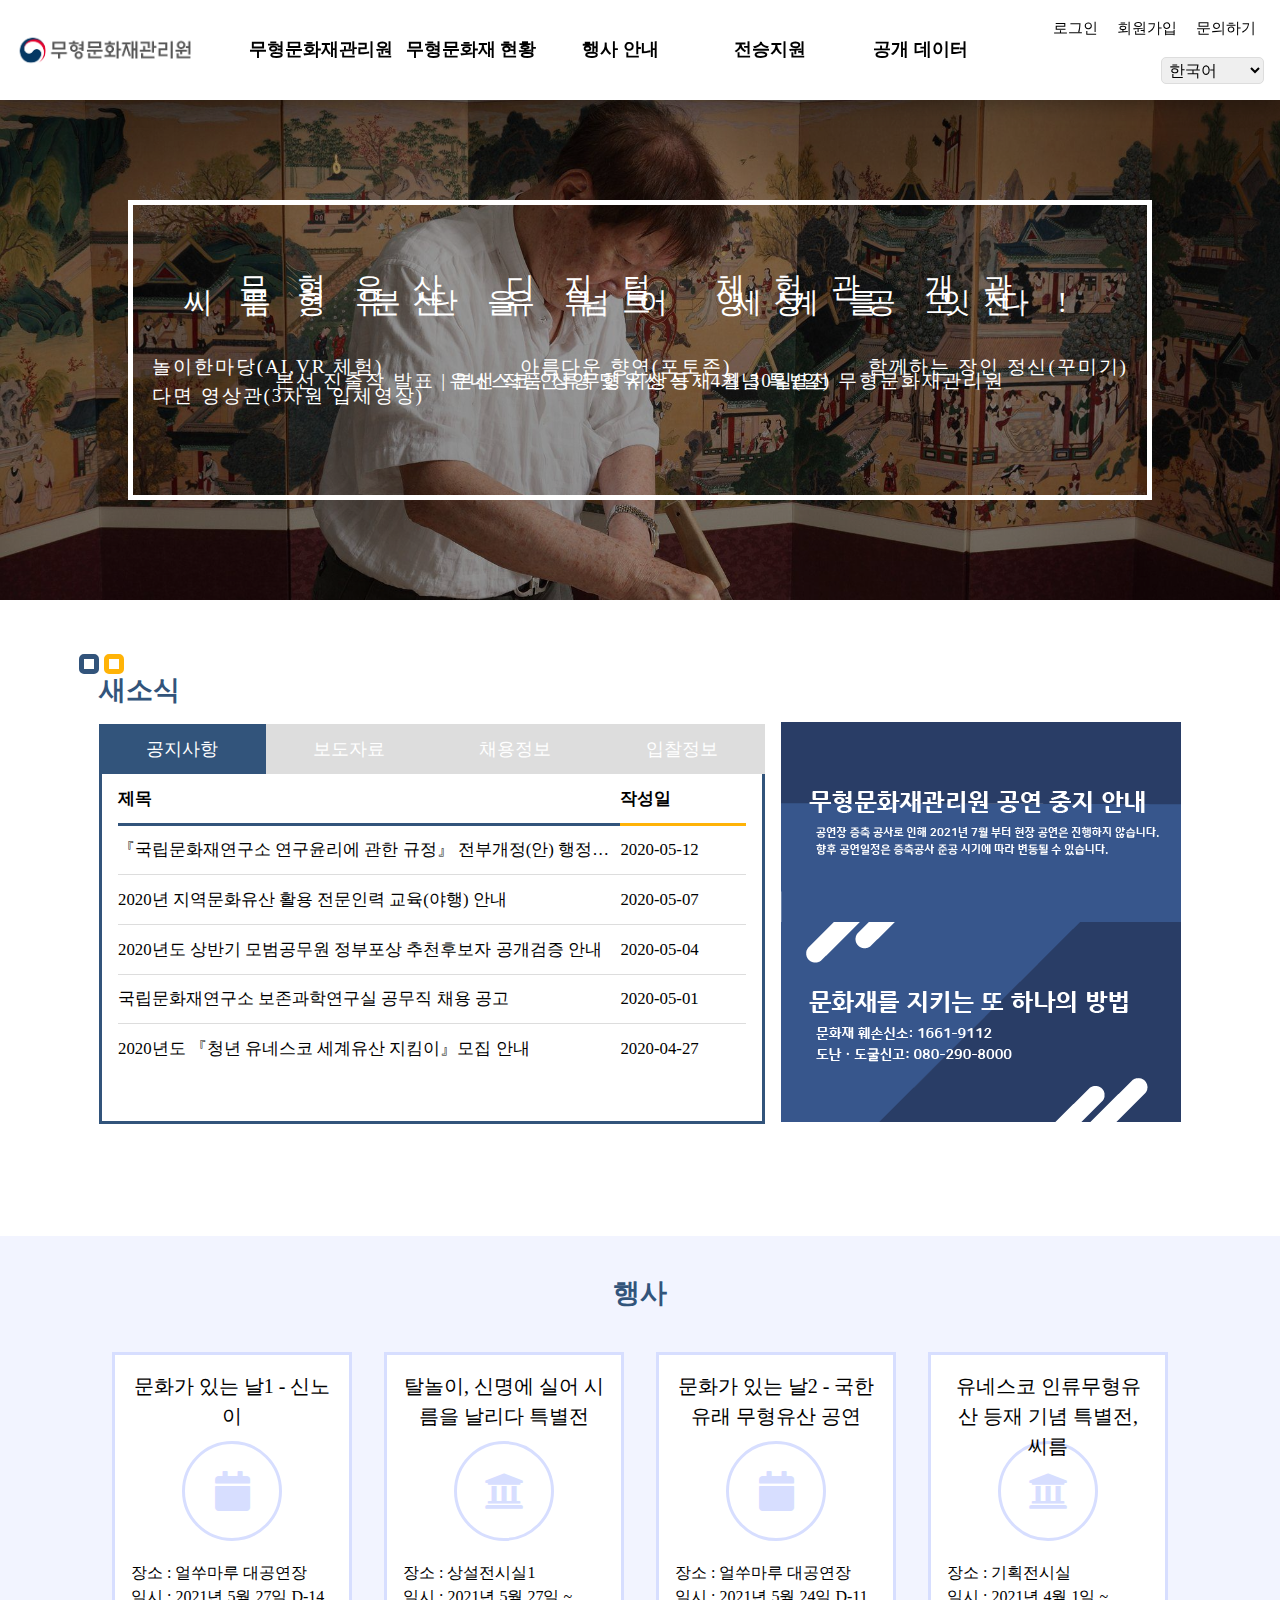
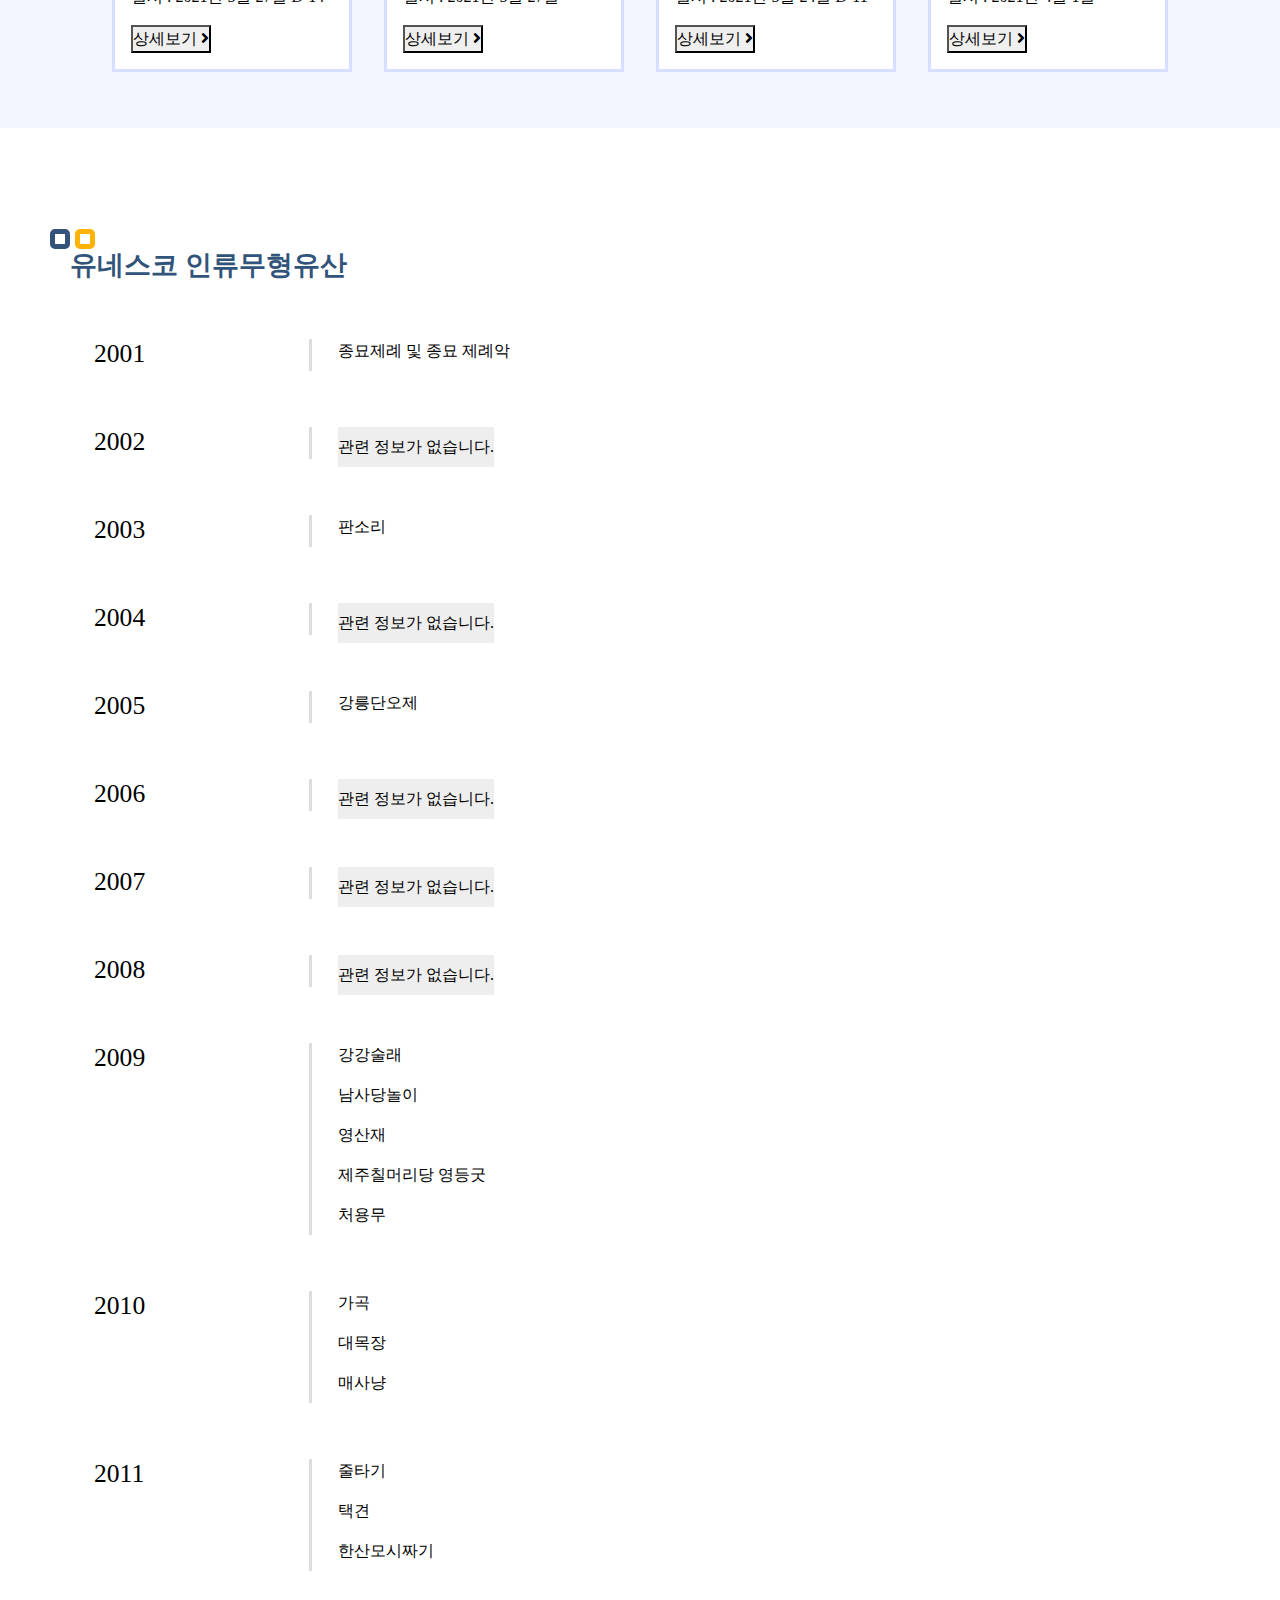
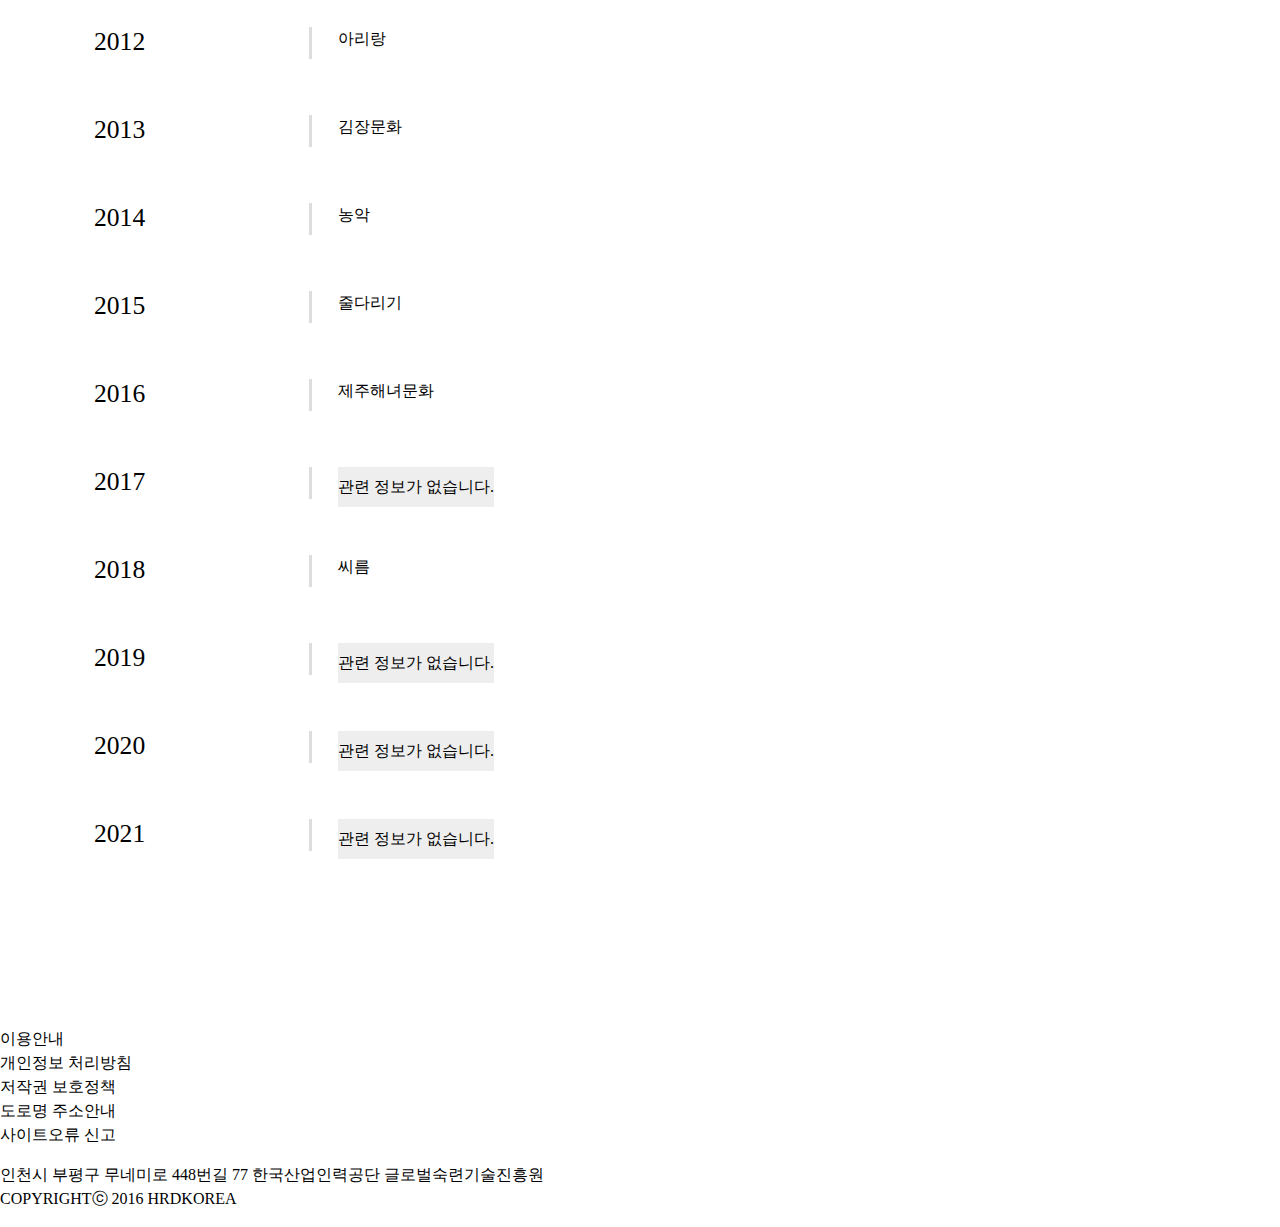
==== index.html @ df5d64c7 "main" ====
<!DOCTYPE html>
<html lang="ko">
<head>
    <meta charset="UTF-8">
    <meta http-equiv="X-UA-Compatible" content="IE=edge">
    <meta name="viewport" content="width=device-width, initial-scale=1.0">
    <title>무형문화재관리원</title>
    <!-- 파일 -->
    <link rel="stylesheet" href="resource/bootstrap/css/bootstrap.css">
    <link rel="stylesheet" href="resource/fontawesome/css/all.css">
    <link rel="stylesheet" href="resource/css/style.css">
    <!-- /파일 -->
</head>
<body>
    <div id="wrap">
        <!-- 헤더 -->
        <input type="checkbox" id="main_open" class="main_480" hidden name="main_open">
        <header>
            <a href="#" id="logo"></a>

            <!-- 네비게이션 -->
            <nav>
                <ul>
                    <li class="dep_1">
                        <a href="#">무형문화재관리원</a>
                        <ul class="dep_2">
                            <li><a href="#">소개</a></li>
                            <li>
                                <a href="#">일반현황</a>
                                <ul class="dep_3">
                                    <li><a href="#">설립목적</a></li>
                                    <li><a href="#">연혁</a></li>
                                    <li><a href="#">역할</a></li>
                                </ul>
                            </li>
                            <li><a href="#">주요업무계획</a></li>
                            <li><a href="#">조직 및 구성</a></li>
                            <li><a href="#">전화번호</a></li>
                        </ul>
                    </li>
                    <li class="dep_1">
                        <a href="#">무형문화재 현황</a>
                        <ul class="dep_2">
                            <li><a href="#">전통 공연·예술</a></li>
                            <li><a href="#">전통기술</a></li>
                            <li><a href="#">전통지식</a></li>
                            <li><a href="#">구전 전통 및 표현</a></li>
                            <li><a href="#">전통 생활관습</a></li>
                            <li><a href="#">의례·의식</a></li>
                            <li><a href="#">전통 놀이·무예</a></li>
                            <li><a href="#">전체 현황</a></li>
                        </ul>
                    </li>
                    <li class="dep_1">
                        <a href="#">행사 안내</a>
                        <ul class="dep_2">
                            <li>
                                <a href="#">공연</a>
                                <ul class="dep_3">
                                    <li><a href="#">월간 공연 일정</a></li>
                                    <li><a href="#">연간공연 일정</a></li>
                                </ul>
                            </li>
                            <li>
                                <a href="#">전시</a>
                                <ul class="dep_3">
                                    <li><a href="#">관람 안내</a></li>
                                    <li><a href="#">전시실</a></li>
                                    <li><a href="#">디지털 체험관</a></li>
                                    <li><a href="#">기획 전시실</a></li>
                                </ul>
                            </li>
                            <li>
                                <a href="#">교육</a>
                                <ul class="dep_3">
                                    <li><a href="#">전문 교육</a></li>
                                    <li><a href="#">사회 교육</a></li>
                                    <li><a href="#">연간 교육일정</a></li>
                                </ul>
                            </li>
                        </ul>
                    </li>
                    <li class="dep_1">
                        <a href="#">전승지원</a>
                        <ul class="dep_2">
                            <li><a href="#">공방</a></li>
                            <li><a href="#">공예품 갤러리</a></li>
                            <li><a href="#">전수교육관 현황</a></li>
                        </ul>
                    </li>
                    <li class="dep_1">
                        <a href="#">공개 데이터</a>
                        <ul class="dep_2">
                            <li><a href="#">무형문화재 현황 조회</a></li>
                            <li><a href="#">공연 일정 조회</a></li>
                        </ul>
                    </li>
                </ul>
            </nav>
            <!-- /네비게이션 -->

            <!-- 유틸리티 -->
            <div id="util_wrap">
                <div id="util_user">
                    <a href="#">로그인</a>
                    <a href="#">회원가입</a>
                    <a href="#">문의하기</a>
                </div>
                <select id="util_lang" class="font-change" name="util_lange">
                    <option class="font-change" value="한국어" selected>한국어</option>
                    <option class="font-change" value="English" >English</option>
                    <option class="font-change" value="中文(简体)" >中文(简体)</option>
                    <option class="font-change" value="日本語" >日本語</option>
                </select>
            </div>
            <!-- /유틸리티 -->
            <!-- 모바일 -->
            <label for="main_open" class="main_480" id="main_open_label"><i class="fas fa-bars"></i></label>
            <!-- /모바일 -->
        </header>
        <!-- /헤더 -->
        <!-- 비쥬얼 -->
        <div id="visual" class="main_page">
            <div class="visual_slide"><img src="resource/image/visual1.jpg" alt="visual_slide" title="visual_slide"></div>
            <div class="visual_slide"><img src="resource/image/visual2.jpg" alt="visual_slide" title="visual_slide"></div>
            <div class="visual_slide"><img src="resource/image/visual3.jpg" alt="visual_slide" title="visual_slide"></div>

            <div class="visual_bc"></div>

            <div class="visual_text">
                <div class="visual_text_box">
                    <h2>무형유산 디지털 체험관 개관 </h2>
                    <p><span>놀이한마당(AI,VR 체험)</span><span>아름다운 향연(포토존)</span><span>함께하는 장인 정신(꾸미기)</span><span>다면 영상관(3차원 입체영상)</span></p>
                </div>
            </div>
            <div class="visual_text">
                <div class="visual_text_box">
                    <h2>씨름, 분단을 넘어 세계를 잇다!</h2>
                    <p>유네스코 인류무형유산 등재 기념 특별전</p>
                </div>
            </div>
            <div class="visual_text">
                <div class="visual_text_box">
                    <h2>무형유산 유튜브 영상 공모전</h2>
                    <p>본선 진출작 발표 | 본선 작품 상영 및 시상식 : 4월 30일(일) 무형문화재관리원</p>
                </div>
            </div>
        </div>
        <!-- /비쥬얼 -->
        <!-- 콘텐츠 -->
        <div id="content">
            <div class="container d-flex justify-content-center flex-wrap">
                <!-- 새소식 -->
                <div class="content_wrap" id="main_notice">
                    <div class="content_title">
                        <h2>새소식</h2>
                    </div>
                    <div class="content_box">
                        <input type="radio" checked name="main_notice" id="notice_1" hidden  for="notice_1">
                        <input type="radio" name="main_notice" id="notice_2" hidden  for="notice_2">
                        <input type="radio" name="main_notice" id="notice_3" hidden  for="notice_3">
                        <input type="radio" name="main_notice" id="notice_4" hidden  for="notice_4">
                        <div id="main_notice_nav">
                            <label class="full_btn" for="notice_1">공지사항</label>
                            <label class="full_btn" for="notice_2">보도자료</label>
                            <label class="full_btn" for="notice_3">채용정보</label>
                            <label class="full_btn" for="notice_4">입찰정보</label>
                        </div>
                        <div id="main_notice_body">
                            <div class="main_notice_list" data-target="notice_1">
                                <table class="table_style">
                                    <thead>
                                        <tr>
                                            <th>제목</th>
                                            <th>작성일</th>
                                        </tr>
                                    </thead>
                                    <tbody>
                                        <tr>
                                            <td>『국립문화재연구소 연구윤리에 관한 규정』 전부개정(안) 행정예고</td>
                                            <td>2020-05-12</td>
                                        </tr>
                                        <tr>
                                            <td>2020년 지역문화유산 활용 전문인력 교육(야행) 안내</td>
                                            <td>2020-05-07</td>
                                        </tr>
                                        <tr>
                                            <td>2020년도 상반기 모범공무원 정부포상 추천후보자 공개검증 안내</td>
                                            <td>2020-05-04</td>
                                        </tr>
                                        <tr>
                                            <td>국립문화재연구소 보존과학연구실 공무직 채용 공고</td>
                                            <td>2020-05-01</td>
                                        </tr>
                                        <tr>
                                            <td>2020년도 『청년 유네스코 세계유산 지킴이』모집 안내</td>
                                            <td>2020-04-27</td>
                                        </tr>
                                    </tbody>
                                </table>
                            </div>
                            <div class="main_notice_list" data-target="notice_2">
                                <table class="table_style">
                                    <thead>
                                        <tr>
                                            <th>제목</th>
                                            <th>작성일</th>
                                        </tr>
                                    </thead>
                                    <tbody>
                                        <tr>
                                            <td>국립무형유산원, 제2 상설전시실 재개관과 무형유산 디지털 체험관 개관</td>
                                            <td>2020-05-06</td>
                                        </tr>
                                        <tr>
                                            <td>문화재청 소관 실내관람시설 6일(수)부터 재개관</td>
                                            <td>2020-05-01</td>
                                        </tr>
                                        <tr>
                                            <td> ‘씨름’특집 다큐멘터리, 제53회 휴스턴 국제영화제 금상 수상</td>
                                            <td>2020-04-28</td>
                                        </tr>
                                        <tr>
                                            <td>국립고궁박물관·궁능 실내 관람시설 등 휴관 추가 연장</td>
                                            <td>2020-04-23</td>
                                        </tr>
                                        <tr>
                                            <td>문화재청, 궁중문화축전ㆍ종묘대제 하반기 개최</td>
                                            <td>2020-04-13</td>
                                        </tr>
                                    </tbody>
                                </table>
                            </div>
                            <div class="main_notice_list" data-target="notice_3">
                                <div class="noData">진행중인 채용정보가 없습니다.</div>
                            </div>
                            <div class="main_notice_list" data-target="notice_4">
                                <table class="table_style">
                                    <thead>
                                        <tr>
                                            <th>제목</th>
                                            <th>작성일</th>
                                        </tr>
                                    </thead>
                                    <tbody>
                                        <tr>
                                            <td><span>[용역]</span>전통무용 분야 종목의 국가무형문화재 지정을 위한 기초조사 연구용역</td>
                                            <td>2020-05-01</td>
                                        </tr>
                                        <tr>
                                            <td><span>[물품구매]</span>무형문화재관리원 전산실 스토리지 용량 증설 관련 물품구매</td>
                                            <td>2020-04-30</td>
                                        </tr>
                                        <tr>
                                            <td><span>[공사]</span>무형문화재관리원 주차장 증측 공사</td>
                                            <td>2020-04-21</td>
                                        </tr>
                                        <tr>
                                            <td><span>[용역]</span>2020년 전수교육관 활성화 사업 모니터링 용역</td>
                                            <td>2020-04-20</td>
                                        </tr>
                                        <tr>
                                            <td><span>[용역]</span>세계유산 영향평가 도입방안 연구</td>
                                            <td>2020-04-20</td>
                                        </tr>
                                    </tbody>
                                </table>
                            </div>
                        </div>
                    </div>
                </div>
                <!-- /새소식 -->
                <!-- 팝업 -->
                <div class="content_wrap" id="main_popup">
                    <div class="content_box">
                        <div class="popup_img"><img src="resource/image/popup1.png" alt="popup_img" title="popup_img"></div>
                        <div class="popup_img"><img src="resource/image/popup2.png" alt="popup_img" title="popup_img"></div>
                    </div>
                </div>
                <!-- /팝업 -->
            </div>

            <!-- 행사 -->
            <div class="content_wrap" id="festival">
                <div class="container">
                    <div class="content_title"><h2>행사</h2></div>
                    <div class="content_box">
                        <div class="card_item">
                            <p class="festival_title">문화가 있는 날1 - 신노이</p>
                            <div class="festival_icon"><i class="fas fa-calendar"></i></div>
                            <p class="festival_text">장소 : 얼쑤마루 대공연장<br>일시 : 2021년 5월 27일 D-14</p>
                            <button class="festival_btn">상세보기 <i class="fas fa-angle-right"></i></button>
                        </div>
                        
                        <div class="card_item">
                            <p class="festival_title">탈놀이, 신명에 실어 시름을 날리다 특별전</p>
                            <div class="festival_icon"><i class="fas fa-university"></i></div>
                            <p class="festival_text">장소 : 상설전시실1<br>일시 : 2021년 5월 27일 ~</p>
                            <button class="festival_btn">상세보기 <i class="fas fa-angle-right"></i></button>
                        </div>
                        
                        <div class="card_item">
                            <p class="festival_title">문화가 있는 날2 - 국한유래 무형유산 공연</p>
                            <div class="festival_icon"><i class="fas fa-calendar"></i></div>
                            <p class="festival_text">장소 : 얼쑤마루 대공연장<br>일시 : 2021년 5월 24일 D-11</p>
                            <button class="festival_btn">상세보기 <i class="fas fa-angle-right"></i></button>
                        </div>
                        
                        <div class="card_item">
                            <p class="festival_title">유네스코 인류무형유산 등재 기념 특별전, 씨름</p>
                            <div class="festival_icon"><i class="fas fa-university"></i></div>
                            <p class="festival_text">장소 : 기획전시실<br>일시 : 2021년 4월 1일 ~</p>
                            <button class="festival_btn">상세보기 <i class="fas fa-angle-right"></i></button>
                        </div>
                        
                    </div>
                </div>
            </div>
            <!-- /행사 -->

            <!-- 유네스코 -->
            <div class="content_wrap container" id="unesco">
                <div class="content_title">
                    <h2>유네스코 인류무형유산</h2>
                </div>
                <div class="content_box">
                    <div class="unesco_wrap">
                        <h5 class="unesco_title">2001</h5>
                        <div class="unesco_list">
                            <p class="unesco_item">종묘제례 및 종묘 제례악</p>
                        </div>
                    </div>
                    <div class="unesco_wrap">
                        <h5 class="unesco_title">2002</h5>
                        <div class="unesco_list"><p class="noData">관련 정보가 없습니다.</p></div>
                    </div>
                    <div class="unesco_wrap">
                        <h5 class="unesco_title">2003</h5>
                        <div class="unesco_list"><p class="unesco_item">판소리</p></div>
                    </div>
                    <div class="unesco_wrap">
                        <h5 class="unesco_title">2004</h5>
                        <div class="unesco_list"><p class="noData">관련 정보가 없습니다.</p></div>
                    </div>
                    <div class="unesco_wrap">
                        <h5 class="unesco_title">2005</h5>
                        <div class="unesco_list"><p class="unesco_item">강릉단오제</p></div>
                    </div>
                    <div class="unesco_wrap">
                        <h5 class="unesco_title">2006</h5>
                        <div class="unesco_list"><p class="noData">관련 정보가 없습니다.</p></div>
                    </div>
                    <div class="unesco_wrap">
                        <h5 class="unesco_title">2007</h5>
                        <div class="unesco_list"><p class="noData">관련 정보가 없습니다.</p></div>
                    </div>
                    <div class="unesco_wrap">
                        <h5 class="unesco_title">2008</h5>
                        <div class="unesco_list"><p class="noData">관련 정보가 없습니다.</p></div>
                    </div>
                    <div class="unesco_wrap">
                        <h5 class="unesco_title">2009</h5>
                        <div class="unesco_list">
                            <p class="unesco_item">강강술래</p>
                            <p class="unesco_item">남사당놀이</p>
                            <p class="unesco_item">영산재</p>
                            <p class="unesco_item">제주칠머리당 영등굿</p>
                            <p class="unesco_item">처용무</p>
                        </div>
                    </div>
                    <div class="unesco_wrap">
                        <h5 class="unesco_title">2010</h5>
                        <div class="unesco_list">
                            <p class="unesco_item">가곡</p>
                            <p class="unesco_item">대목장</p>
                            <p class="unesco_item">매사냥</p>
                        </div>
                    </div>
                    <div class="unesco_wrap">
                        <h5 class="unesco_title">2011</h5>
                        <div class="unesco_list">
                            <p class="unesco_item">줄타기</p>
                            <p class="unesco_item">택견</p>
                            <p class="unesco_item">한산모시짜기</p>
                        </div>
                    </div>
                    <div class="unesco_wrap">
                        <h5 class="unesco_title">2012</h5>
                        <div class="unesco_list">
                            <p class="unesco_item">아리랑</p>
                        </div>
                    </div>
                    <div class="unesco_wrap">
                        <h5 class="unesco_title">2013</h5>
                        <div class="unesco_list"><p class="unesco_item">김장문화</p></div>
                    </div>
                    <div class="unesco_wrap">
                        <h5 class="unesco_title">2014</h5>
                        <div class="unesco_list"><p class="unesco_item">농악</p></div>
                    </div>
                    <div class="unesco_wrap">
                        <h5 class="unesco_title">2015</h5>
                        <div class="unesco_list"><p class="unesco_item">줄다리기</p></div>
                    </div>
                    <div class="unesco_wrap">
                        <h5 class="unesco_title">2016</h5>
                        <div class="unesco_list"><p class="unesco_item">제주해녀문화</p></div>
                    </div>
                    <div class="unesco_wrap">
                        <h5 class="unesco_title">2017</h5>
                        <div class="unesco_list"><p class="noData">관련 정보가 없습니다.</p></div>
                    </div>
                    <div class="unesco_wrap">
                        <h5 class="unesco_title">2018</h5>
                        <div class="unesco_list"><p class="unesco_item">씨름</p></div>
                    </div>
                    <div class="unesco_wrap">
                        <h5 class="unesco_title">2019</h5>
                        <div class="unesco_list"><p class="noData">관련 정보가 없습니다.</p></div>
                    </div>
                    <div class="unesco_wrap">
                        <h5 class="unesco_title">2020</h5>
                        <div class="unesco_list"><p class="noData">관련 정보가 없습니다.</p></div>
                    </div>
                    <div class="unesco_wrap">
                        <h5 class="unesco_title">2021</h5>
                        <div class="unesco_list"><p class="noData">관련 정보가 없습니다.</p></div>
                    </div>
                </div>
            </div>
            <!-- /유네스코 -->
            <!-- 배너 -->
            <div class="content_wrap" id="main_banner">
                <a target="_blank" href="https://www.cha.go.kr/" class="main_banner_item"></a>
                <a target="_blank" href="https://www.nihc.go.kr/" class="main_banner_item"></a>
                <a target="_blank" href="http://www.chf.or.kr/" class="main_banner_item"></a>
                <a target="_blank" href="http://www.gugak.go.kr/" class="main_banner_item"></a>
                <a target="_blank" href="https://www.ntok.go.kr/" class="main_banner_item"></a>
                <a target="_blank" href="https://www.arko.or.kr/" class="main_banner_item"></a>
                <a target="_blank" href="http://www.nfm.go.kr/" class="main_banner_item"></a>
                <a target="_blank" href="https://www.ichcap.org/" class="main_banner_item"></a>
                <a target="_blank" href="http://www.koreamusic.org/" class="main_banner_item"></a>
                <a target="_blank" href="https://www.unesco.or.kr/" class="main_banner_item"></a>
            </div>
            <!-- /배너 -->
        </div>
        <!-- /콘텐츠 -->

        <!-- 푸터 -->
        <footer>
            <a href="#" id="footer_logo"></a>
            <ul id="footer_nav">
                <li><a href="#">이용안내</a></li>
                <li><a href="#">개인정보 처리방침</a></li>
                <li><a href="#">저작권 보호정책</a></li>
                <li><a href="#">도로명 주소안내</a></li>
                <li><a href="#">사이트오류 신고</a></li>
            </ul>
            <p id="copyright">인천시 부평구 무네미로 448번길 77 한국산업인력공단 글로벌숙련기술진흥원<br>COPYRIGHTⓒ 2016 HRDKOREA</p>
        </footer>
        <!-- /푸터 -->
    </div>
</body>
</html>
---- resource/css/style.css ----
@charset "UTF-8";
/* 초기화 */
*{
    margin: 0;
    padding: 0;
    box-sizing: border-box;
    font-family: "나눔스퀘어";
    color: #000;
}

a{text-decoration: none; color: #000 !important;}
a:hover{text-decoration: none; color: inherit !important;}
ul,li{list-style: none;}
button,input{outline: none;}
button{transition: 0.3s;cursor: pointer;}
button:hover{opacity: 0.5;}
.btn{border: 3px solid #32547B; background-color: rgba(0, 0, 0, 0); color: #32547B;padding: 8px 20px;}
.full_btn{background-color: #32547B; color: #fff;}
.btn.red{border-color: #ff3e3e;color: #ff3e3e;}
.main_480{display: none;}
.font-change{font-family: "나눔고딕" !important;}
i{pointer-events: none;}
#wrap{
    width: 100%;
    position: relative;
}

/* 헤더 */

header{
    width: 100%;
    height: 100px;
    padding: 0 1em;
    background-color: #fff;
    position: fixed;
    top: 0;
    left: 0;
    box-shadow: 0 5px 20px rgba(0, 0, 0, 0.3);
    z-index: 20;
    display: flex;
    justify-content: space-between;
    align-items: center;
}

#logo{
    width: 180px;
    height: 35px;
    background-image: url("../image/logo.png");
    background-repeat: no-repeat;
    background-size: 180px;
    display: inline-block;
}

header > nav{
    width: 60%;
    height: 100%;
    position: relative;    
}

nav > ul {
    width: 100%;
    height: 100%;
    display: flex;
    justify-content: space-around;
    align-items: flex-start;
}

nav li > a{transition: .3s;}
nav li:hover > a{ color: #ffb307 !important;}
nav a{
    font-weight: bold;
    font-size: 1.15em;
    display: block;
}

.dep_1{
    width: 100%;
    height: 100%;
}

.dep_1 > a{
    text-align: center;
    display: flex;
    align-items: center;
    justify-content: center;
    width: 100%;
    height: 100%;
}

.dep_1:hover .dep_2{height: 350px;}
.dep_2{
    position: fixed;
    padding: 0 20%;
    width: 100%;
    height: 0px;
    background-color: #f5f5f5;
    transition: 0.3s;
    top: 100px;
    left: 0;
    display: flex;
    flex-wrap: wrap;
    overflow: hidden;
    align-items: flex-start;
}

.dep_2 > li{
    width: calc(100%/ 4);
    height: 140px;
    padding: 1em;
    margin: 1em 0;
    border-right: 1px solid #ddd;
}

.dep_2 > li:nth-child(4),.dep_2 > li:last-child{border:none;}
.dep_2 > li > a{margin-bottom: 0.3em;font-size: 1.05em;}
.dep_2 > li:last-child{border: none;}
.dep_3 {padding-left: 1em;}
.dep_3 a{font-weight: normal;font-size: 0.9em;margin: 0.2em 0;}

/* 유틸리티 */
#util_wrap{
    height: 100%;
    padding: 1em 0;
    display: flex;
    flex-direction: column;
    justify-content: space-between;
    align-items: flex-end;
}

#util_user{width: 100%;}
#util_user > a{
    margin: 0.5em;
    font-size: 0.95em;
    transition: .3s;
}

#util_user > a:hover{opacity: 0.5;}
#util_lang{
    padding: 0.2em;
    border: 1px solid #ddd;
    border-radius: 5px;
    cursor: pointer;
}

#main_open_label {
    display: none;
    justify-content: center;
    align-items: center;
    cursor: pointer;
    transition: 0.3s;
}
#main_open_label:hover{opacity: 0.6;}
#main_open_label > i{pointer-events: none;font-size: 2em;}

/* 모바일 */
@media screen and (max-width:1200px){
    #main_open_label{display: flex;}
    .main_480{display: block;}
    #main_open:checked ~ header nav{right: 0;}
    nav{
        width: 400px !important;
        position: fixed !important;
        height: calc(100% - 100px) !important;
        bottom: 0;
        right: -400px;
        background-color: #f0f0f0;
        padding: 1em;
        transition: 0.3s;
    }

    nav > ul{display: block;}
    .dep_1 {
        width: 100%;
        height: auto;
    }

    .dep_1 > a{
        width: 100%;
        text-align: left;
        display: block;
        line-height: 50px;
    }

    .dep_2{
        position: relative;
        background-color: rgba(0, 0, 0, 0);
        flex-direction: column;
        width: 100%;
        top: auto;
        left: 0;
        padding: 0;
        display: block;
    }

    .dep_1:hover .dep_2{height:350px;}
    .dep_2 > li{
        padding: 0;
        padding-left: 1em;
        border: none;
        height: auto;
        margin: 0;
        width: 100%;
    }
    
    #main_open:checked ~ header #util_wrap{right: 0;}
    #util_wrap{
        transition: 0.3s;
        position: fixed;
        width: 400px !important;
        height: 50px;
        background-color: #ddd;
        padding: 1em;
        bottom: 0;
        right: -400px;
        flex-direction: row;
        align-items: center;
    }
}

/* 슬라이드 */
@keyframes img{
    0%{opacity: 0;}
    22.22222222222222%{opacity: 0;}
    33.33333333333333%{opacity: 1;}
    55.55555555555555%{opacity: 1;}
    66.66666666666666%{opacity: 0;}
    100%{opacity: 0;}
}

@keyframes text{
    0%{opacity: 0;}
    22.22222222222222%{opacity: 0; top: 0px;}
    33.33333333333333%{opacity: 1; top: 0px;}
    55.55555555555555%{opacity: 1; top: 0px;}
    66.66666666666666%{opacity: 0; top:0px;}
    100%{opacity: 0;}
}

/* 비쥬얼 */
#visual{
    width: 100%;
    position: relative;
    margin-top: 100px;
    height: 300px;
}

#visual.main_page{height: 500px;}
#visual > *{
    position: absolute;
    top: 0;
    left: 0;
    width: 100%;
    height: 100%;
    overflow: hidden;
}

#visual.main_page .visual_slide{animation: img 9s infinite;}
.visual_slide > img{width: 100%;min-height: 100%;}
.visual_bc{background-color: rgba(0, 0, 0, 0.4);}
#visual.main_page .visual_text{animation: text 9s infinite;}

.visual_slide:nth-child(1){animation-delay: -3s !important;}
.visual_slide:nth-child(2){animation-delay: 0s !important;}
.visual_slide:nth-child(3){animation-delay: -6s !important;}
.visual_text:nth-child(5){animation-delay: -3s !important;}
.visual_text:nth-child(6){animation-delay: 0s !important;}
.visual_text:nth-child(7){animation-delay: -6s !important;}

.visual_text *{color: #fff;}
.visual_text_box{
    width: 80%;
    position: absolute;
    top: calc(40% / 2);
    left: 10%;
    border: 5px solid #fff;
    height: 60%;
    display: flex;
    align-items: center;
    flex-direction: column;
    justify-content: center;
}

.visual_text_box > h2{
    font-size:1.8em;
    letter-spacing: 1em;
    margin-bottom: 1em;
    text-align: center;
}

.visual_text_box > p{
    display: flex;
    justify-content: space-between;
    align-items: center;
    text-align: center;
    flex-wrap: wrap;
    margin: 1em 0;
    font-size: 1.2em;
    letter-spacing: 0.1em;
}

.visual_text_box > p > span{margin: 0 1em;}

/* 콘텐츠 */
#content{
    position: relative;
    padding: 2em 0;
}

.content_wrap{
    position: relative;
    padding: 2em 0;
}

.content_title{
    width: 100%;
    margin: 0.3em 0;
    padding: 0.3em 0;
}

.content_title > h2{
    font-weight: bold;
    font-size: 1.7em;
    color: #32547B;
    position: relative;
}

.content_title > h2::before,.content_title > h2::after{
    content: "";
    position: absolute;
    width: 20px;
    height: 20px;
    border-radius: 5px;
    border: 5px solid #32547B;
    top: -20px;
    left: -20px;
}

.content_title > h2::after{
    border-color: #ffb307;
    left: 5px;
}

.content_box{
    width: 100%;
    padding: 0.5em;
    position: relative;
}

.table_style{width: 100%;}
.table_style th,.table_style td{font-size: 1.05em;}
.table_style thead tr th {border-bottom: 3px solid #32547B;}
.table_style tr > *{padding: 0.7em 0;}
.table_style tbody tr{border-bottom: 1px solid #ddd;transition: 0.3s;cursor: pointer;overflow: hidden;}
.table_style tbody tr:hover{background-color: #eee;}
.table_style tbody tr:first-child{border-top-left-radius: 5px;border-top-right-radius: 5px;}
.table_style tbody tr:last-child{border: none;border-bottom-left-radius: 5px;border-bottom-right-radius: 5px;}

.card_item{
    border: 3px solid #D7DEFF;
    padding: 1em;
    margin: 1em;
    transition: 0.3s;
    background-color: #fff;
    cursor: pointer;
}

.card_item:hover{border-color: #32547B;}
.noData{
    width: 100%;
    height: 100%;
    display: block;
    background-color: #eee;
    display: flex;
    justify-content: center;
    align-items: center;
}

/* 새소식 */
#main_notice{
    width: 60%;
    min-width: 400px;
    margin: 0 0.5em;
}

#main_notice > .content_box{
    width: 100%;
    height: 400px;
    padding: 0;
}

#main_notice_nav{
    width: 100%;
    height: 50px;
    display: flex;
    justify-content: center;
}

#main_notice_nav > label{
    width: calc(100% / 4);
    line-height: 50px;
    font-size: 1.1em;
    text-align: center;
    cursor: pointer;
    transition: 0.3s;
    background-color: #ddd;
    margin: 0;
}

#main_notice_nav > label:hover{opacity: 0.5;}

#main_notice_body{
    width: 100%;
    border: 3px solid #32547B;
    border-top: none;
    transition: 0.3s;
    position: relative;
    height: calc(100% - 50px);
}

.main_notice_list{
    position: absolute;
    left: 1em;
    width: calc(100% - 2em);
    height: calc(100% - 2em);
    z-index: -1;
    transition: .3s;
    opacity: 0;
}

.main_notice_list .noData{margin-top: 1em;}
.main_notice_list table thead th:last-child{border-color: #ffb307;}
.main_notice_list tr{display: grid; grid-template-columns: 4fr 1fr;}
.main_notice_list tr > td{width: 100%;overflow: hidden;text-overflow: ellipsis;white-space: nowrap;}

#notice_1:checked ~ #main_notice_body .main_notice_list[data-target="notice_1"]{opacity: 1;z-index: 1;}
#notice_2:checked ~ #main_notice_body .main_notice_list[data-target="notice_2"]{opacity: 1;z-index: 1;}
#notice_3:checked ~ #main_notice_body .main_notice_list[data-target="notice_3"]{opacity: 1;z-index: 1;}
#notice_4:checked ~ #main_notice_body .main_notice_list[data-target="notice_4"]{opacity: 1;z-index: 1;}

#notice_1:checked ~ #main_notice_nav label[for="notice_1"]{background-color: #32547B;color: #fff;}
#notice_2:checked ~ #main_notice_nav label[for="notice_2"]{background-color: #32547B;color: #fff;}
#notice_3:checked ~ #main_notice_nav label[for="notice_3"]{background-color: #32547B;color: #fff;}
#notice_4:checked ~ #main_notice_nav label[for="notice_4"]{background-color: #32547B;color: #fff;}

/* 팝업 */
#main_popup{
    margin-top: 50px;
    height: 400px;
    display: flex;
    flex-direction: column;
    justify-content: space-between;
}

.popup_img{width: 100%;height: 50%;transition: 0.3s;cursor: pointer;}
.popup_img:hover{opacity: 0.5;}
.popup_img > img{width: 100%;}

/* 행사 */
#festival{
    width: 100%;
    padding: 2em;
    margin: 5em 0;
    background-color: #F2F4FF;
}

#festival .card_item *{transition: 0.3s;}
#festival .content_title>h2::after,#festival .content_title>h2::before{display: none;}
#festival .content_title{
    width: 100%;
    text-align: center;
}

#festival .content_box{
    display: flex;
    justify-content: center;
    flex-wrap: wrap;
}

#festival .card_item{
    width: calc(80% / 4);
    min-width: 240px;
}

.festival_title{
    font-size: 1.25em;
    text-align: center;
    height: 50px;
}

.festival_icon{
    margin: 2em;
    border: 3px solid #D7DEFF;
    border-radius: 100%;
    width: 100px;
    height: 100px;
    margin: 20px auto;
    display: flex;
    justify-content: center;
    align-items: center;
}

.festival_icon > i{
    font-size: 2.5em;
    color: #D7DEFF;
}

.unesco_wrap{
    display: flex;
    width: 100%;
    padding: 1em;
    margin: 1em 0;
}

.unesco_title{
    width: 20%;
    padding-right: 1em;
    margin-right: 1em;
    border-right: 3px solid #ddd;
    transition: 0.3s;
    font-size: 1.6em;
}
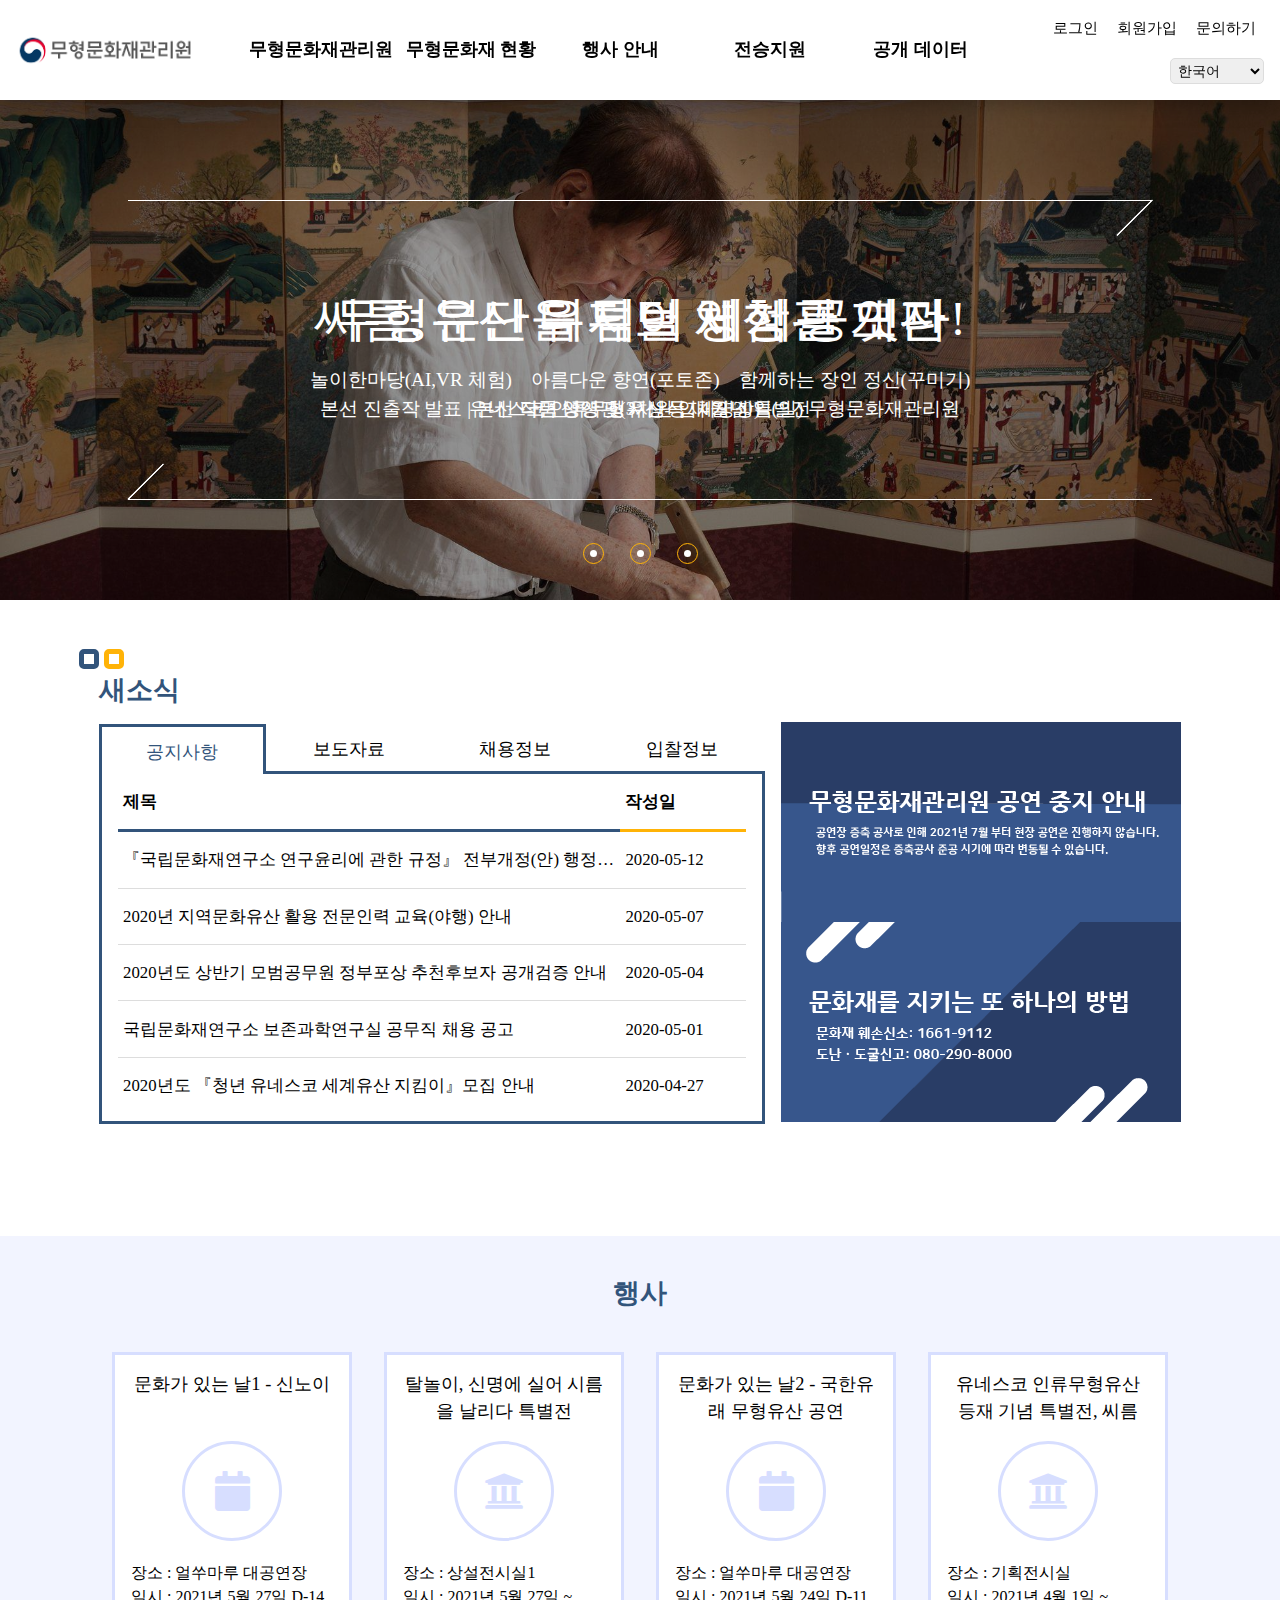
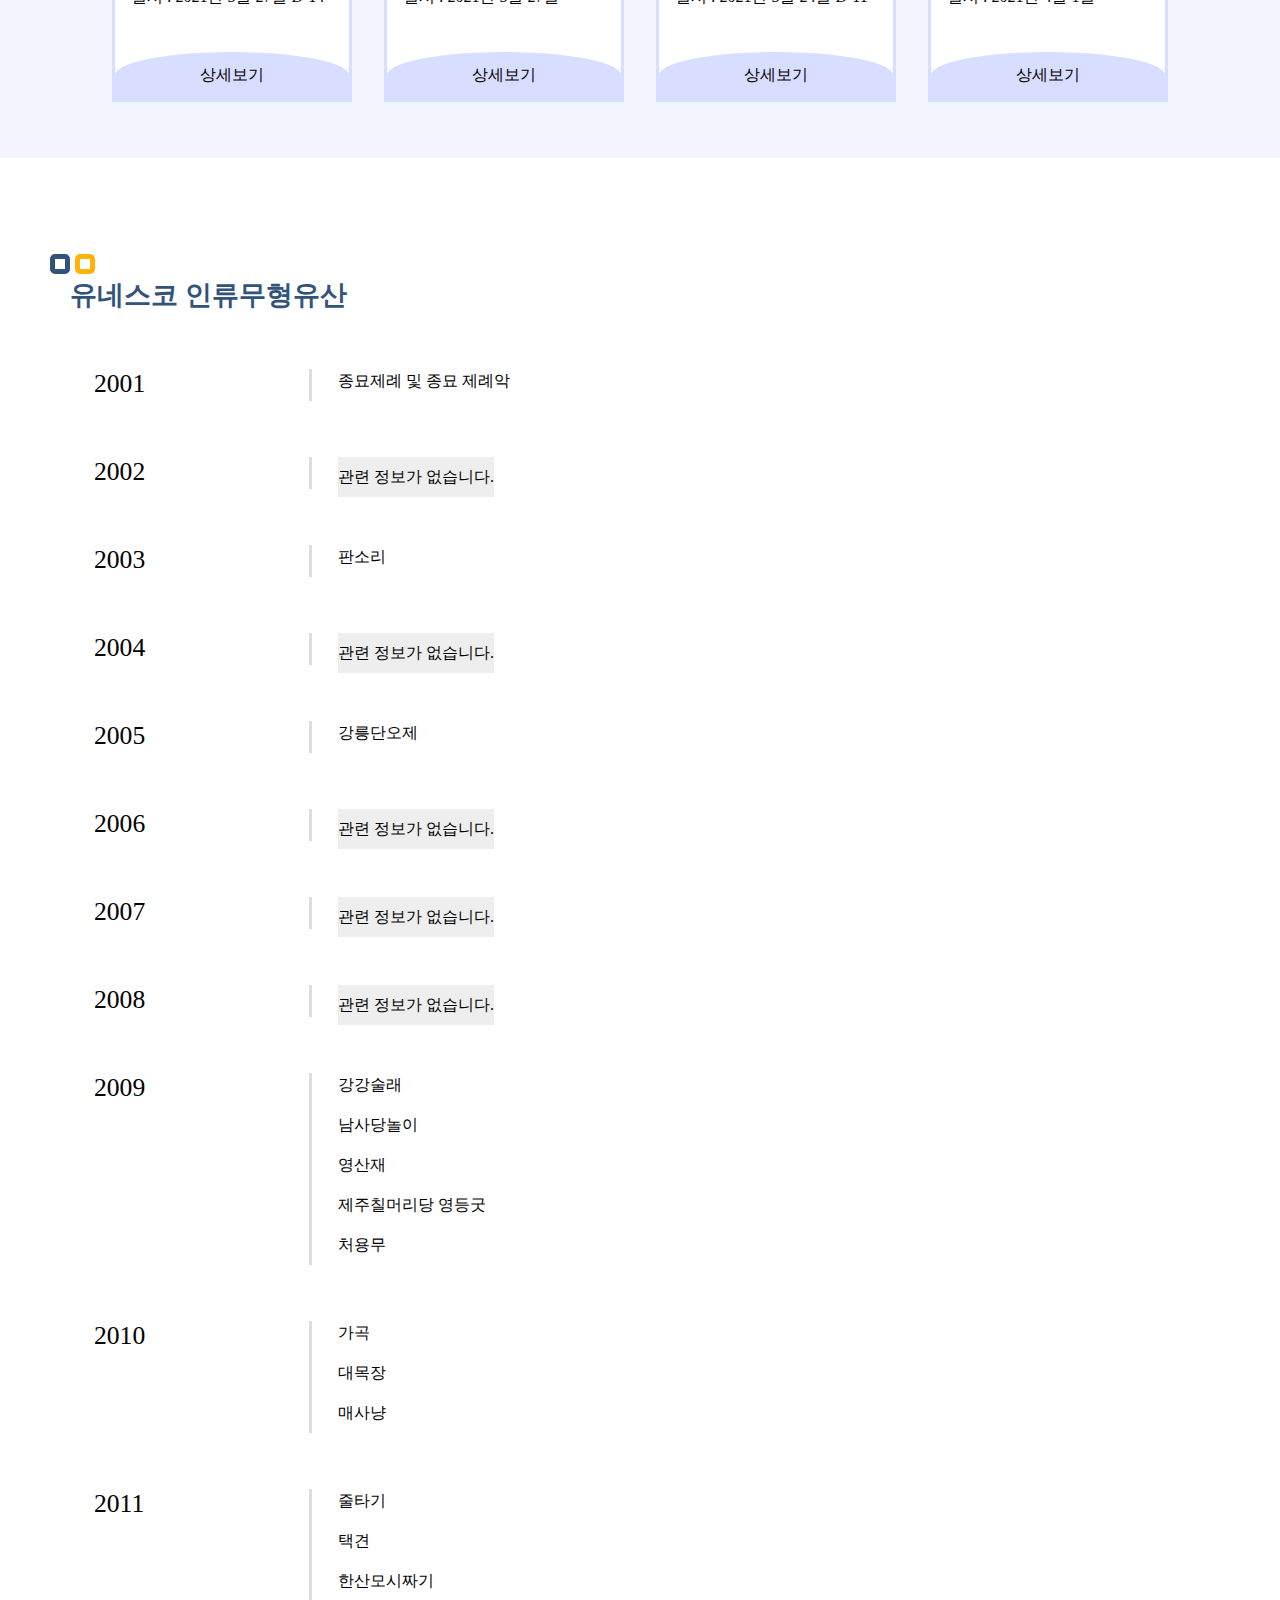
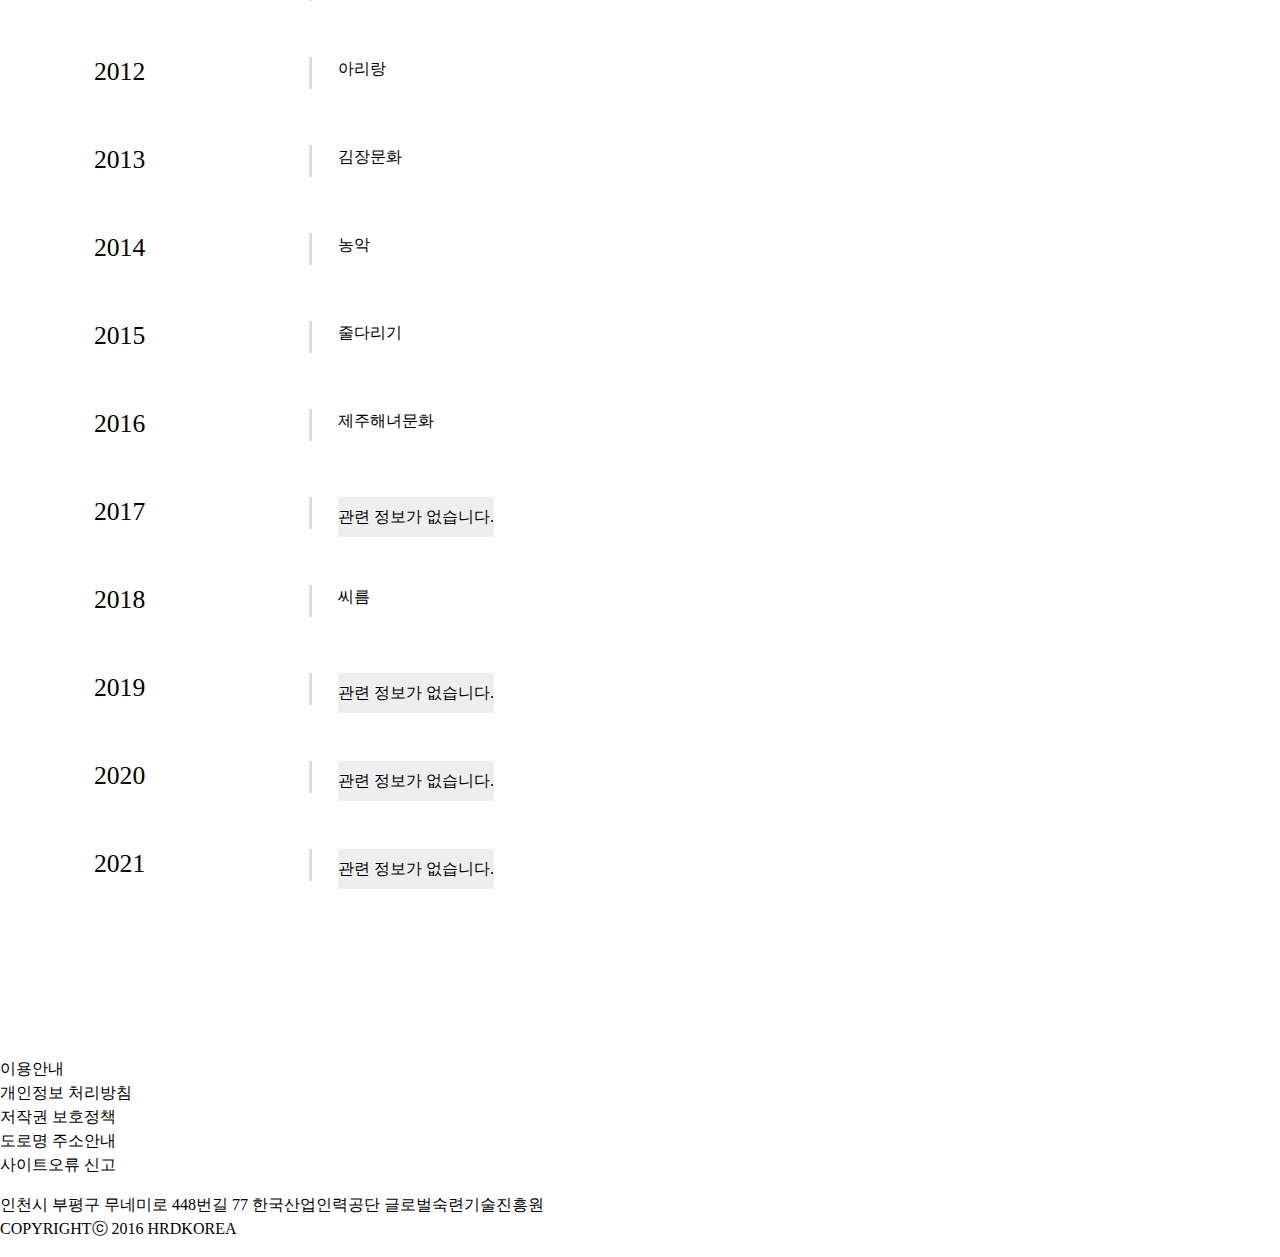
==== commit be646570: "festival" ====
--- a/index.html
+++ b/index.html
@@ -121,29 +121,40 @@
         <!-- /헤더 -->
         <!-- 비쥬얼 -->
         <div id="visual" class="main_page">
-            <div class="visual_slide"><img src="resource/image/visual1.jpg" alt="visual_slide" title="visual_slide"></div>
-            <div class="visual_slide"><img src="resource/image/visual2.jpg" alt="visual_slide" title="visual_slide"></div>
-            <div class="visual_slide"><img src="resource/image/visual3.jpg" alt="visual_slide" title="visual_slide"></div>
+            <div class="visual_slide"><img src="resource/image/visual1.jpg" alt="visual_img"></div>
+            <div class="visual_slide"><img src="resource/image/visual2.jpg" alt="visual_img"></div>
+            <div class="visual_slide"><img src="resource/image/visual3.jpg" alt="visual_img"></div>
 
             <div class="visual_bc"></div>
 
             <div class="visual_text">
                 <div class="visual_text_box">
-                    <h2>무형유산 디지털 체험관 개관 </h2>
-                    <p><span>놀이한마당(AI,VR 체험)</span><span>아름다운 향연(포토존)</span><span>함께하는 장인 정신(꾸미기)</span><span>다면 영상관(3차원 입체영상)</span></p>
+                    <h2 class="visual_title font-change">무형유산 디지털 체험관 개관</h2>
+                    <p>
+                        <span>놀이한마당(AI,VR 체험)</span>
+                        <span>아름다운 향연(포토존)</span>
+                        <span>함께하는 장인 정신(꾸미기)</span>
+                        <span>다면 영상관(3차원 입체영상)</span>
+                    </p>
                 </div>
             </div>
             <div class="visual_text">
                 <div class="visual_text_box">
-                    <h2>씨름, 분단을 넘어 세계를 잇다!</h2>
+                    <h2 class="visual_title font-change">씨름, 분단을 넘어 세계를 잇다!</h2>
                     <p>유네스코 인류무형유산 등재 기념 특별전</p>
                 </div>
             </div>
             <div class="visual_text">
                 <div class="visual_text_box">
-                    <h2>무형유산 유튜브 영상 공모전</h2>
+                    <h2 class="visual_title font-change">무형유산 유튜브 영상 공모전</h2>
                     <p>본선 진출작 발표 | 본선 작품 상영 및 시상식 : 4월 30일(일) 무형문화재관리원</p>
                 </div>
+            </div>
+
+            <div id="visual_slide_boxs">
+                <div class="visual_slide_btn"></div>
+                <div class="visual_slide_btn"></div>
+                <div class="visual_slide_btn"></div>
             </div>
         </div>
         <!-- /비쥬얼 -->
@@ -161,10 +172,10 @@
                         <input type="radio" name="main_notice" id="notice_3" hidden  for="notice_3">
                         <input type="radio" name="main_notice" id="notice_4" hidden  for="notice_4">
                         <div id="main_notice_nav">
-                            <label class="full_btn" for="notice_1">공지사항</label>
-                            <label class="full_btn" for="notice_2">보도자료</label>
-                            <label class="full_btn" for="notice_3">채용정보</label>
-                            <label class="full_btn" for="notice_4">입찰정보</label>
+                            <label for="notice_1">공지사항</label>
+                            <label for="notice_2">보도자료</label>
+                            <label for="notice_3">채용정보</label>
+                            <label for="notice_4">입찰정보</label>
                         </div>
                         <div id="main_notice_body">
                             <div class="main_notice_list" data-target="notice_1">
@@ -289,28 +300,28 @@
                             <p class="festival_title">문화가 있는 날1 - 신노이</p>
                             <div class="festival_icon"><i class="fas fa-calendar"></i></div>
                             <p class="festival_text">장소 : 얼쑤마루 대공연장<br>일시 : 2021년 5월 27일 D-14</p>
-                            <button class="festival_btn">상세보기 <i class="fas fa-angle-right"></i></button>
+                            <button class="festival_btn">상세보기</button>
                         </div>
                         
                         <div class="card_item">
                             <p class="festival_title">탈놀이, 신명에 실어 시름을 날리다 특별전</p>
                             <div class="festival_icon"><i class="fas fa-university"></i></div>
                             <p class="festival_text">장소 : 상설전시실1<br>일시 : 2021년 5월 27일 ~</p>
-                            <button class="festival_btn">상세보기 <i class="fas fa-angle-right"></i></button>
+                            <button class="festival_btn">상세보기</button>
                         </div>
                         
                         <div class="card_item">
                             <p class="festival_title">문화가 있는 날2 - 국한유래 무형유산 공연</p>
                             <div class="festival_icon"><i class="fas fa-calendar"></i></div>
                             <p class="festival_text">장소 : 얼쑤마루 대공연장<br>일시 : 2021년 5월 24일 D-11</p>
-                            <button class="festival_btn">상세보기 <i class="fas fa-angle-right"></i></button>
+                            <button class="festival_btn">상세보기</button>
                         </div>
                         
                         <div class="card_item">
                             <p class="festival_title">유네스코 인류무형유산 등재 기념 특별전, 씨름</p>
                             <div class="festival_icon"><i class="fas fa-university"></i></div>
                             <p class="festival_text">장소 : 기획전시실<br>일시 : 2021년 4월 1일 ~</p>
-                            <button class="festival_btn">상세보기 <i class="fas fa-angle-right"></i></button>
+                            <button class="festival_btn">상세보기</button>
                         </div>
                         
                     </div>
--- a/resource/css/style.css
+++ b/resource/css/style.css
@@ -66,7 +66,7 @@
 }
 
 nav li > a{transition: .3s;}
-nav li:hover > a{ color: #ffb307 !important;}
+nav li:hover > a{ color: #32547B !important;}
 nav a{
     font-weight: bold;
     font-size: 1.15em;
@@ -76,6 +76,7 @@
 .dep_1{
     width: 100%;
     height: 100%;
+    transition: 0.3s;
 }
 
 .dep_1 > a{
@@ -85,8 +86,22 @@
     justify-content: center;
     width: 100%;
     height: 100%;
-}
-
+    white-space: nowrap;
+    position: relative;
+}
+
+.dep_1 > a::after{
+    content: '';
+    position: absolute;
+    bottom: 0;
+    left: 50%;
+    height: 5px;
+    background-color: #ffb307;
+    width: 0%;
+    transition: 0.3s;
+}
+
+.dep_1:hover > a::after{width: 100%;left: 0;}
 .dep_1:hover .dep_2{height: 350px;}
 .dep_2{
     position: fixed;
@@ -140,6 +155,7 @@
     border: 1px solid #ddd;
     border-radius: 5px;
     cursor: pointer;
+    font-size: 0.9em;
 }
 
 #main_open_label {
@@ -220,6 +236,15 @@
 /* 슬라이드 */
 @keyframes img{
     0%{opacity: 0;}
+    22.22222222222222%{opacity: 0;top:-20px;}
+    33.33333333333333%{opacity: 1;top:0px;}
+    55.55555555555555%{opacity: 1;top:0px;}
+    66.66666666666666%{opacity: 0;top:20px;}
+    100%{opacity: 0;}
+}
+
+@keyframes text{
+    0%{opacity: 0;}
     22.22222222222222%{opacity: 0;}
     33.33333333333333%{opacity: 1;}
     55.55555555555555%{opacity: 1;}
@@ -227,13 +252,40 @@
     100%{opacity: 0;}
 }
 
-@keyframes text{
-    0%{opacity: 0;}
-    22.22222222222222%{opacity: 0; top: 0px;}
-    33.33333333333333%{opacity: 1; top: 0px;}
-    55.55555555555555%{opacity: 1; top: 0px;}
-    66.66666666666666%{opacity: 0; top:0px;}
-    100%{opacity: 0;}
+@keyframes slide_btn{
+    0%{width: 0%;height:0%;left: 50%;top: 50%;border-color: #fff;}
+    22.22222222222222%{width: 0%;height:0%;left: 50%;top: 50%;border-color: #fff;}
+    33.33333333333333%{width: 300%;height:300%;left:-100%;top:-100%;border-color: #ffb307;}
+    55.55555555555555%{width: 300%;height:300%;left:-100%;top:-100%;border-color: #ffb307;}
+    66.66666666666666%{width: 0%;height:0%;left: 50%;top: 50%;border-color: #fff;}
+    100%{width: 0%;height:0%;left: 50%;top: 50%;border-color: #fff;}
+}
+
+@keyframes slide_btn_box{
+    0%{background-color: #D7DEFF;}
+    22.22222222222222%{background-color: #D7DEFF;}
+    33.33333333333333%{background-color: #ffb307;}
+    55.55555555555555%{background-color: #ffb307;}
+    66.66666666666666%{background-color: #D7DEFF;}
+    100%{background-color: #D7DEFF;}
+}
+
+@keyframes Title{
+    0%{}
+    22.22222222222222%{right: auto;left: -20%;}
+    33.33333333333333%{right: auto;left: 10%;}
+    55.55555555555555%{right: 10%;left: auto;}
+    66.66666666666666%{right: -20%;left: auto;}
+    100%{}
+}
+
+@keyframes Content{
+    0%{}
+    22.22222222222222%{left: auto;right: -20%;}
+    33.33333333333333%{left: auto;right: 10%;}
+    55.55555555555555%{left: 10%;right: auto;}
+    66.66666666666666%{left: -20%;right: auto;}
+    100%{}
 }
 
 /* 비쥬얼 */
@@ -242,6 +294,7 @@
     position: relative;
     margin-top: 100px;
     height: 300px;
+    overflow: hidden;
 }
 
 #visual.main_page{height: 500px;}
@@ -262,43 +315,117 @@
 .visual_slide:nth-child(1){animation-delay: -3s !important;}
 .visual_slide:nth-child(2){animation-delay: 0s !important;}
 .visual_slide:nth-child(3){animation-delay: -6s !important;}
+
 .visual_text:nth-child(5){animation-delay: -3s !important;}
 .visual_text:nth-child(6){animation-delay: 0s !important;}
 .visual_text:nth-child(7){animation-delay: -6s !important;}
 
+.visual_slide_btn:nth-child(1){animation-delay: -3s !important;}
+.visual_slide_btn:nth-child(2){animation-delay: 0s !important;}
+.visual_slide_btn:nth-child(3){animation-delay: -6s !important;}
+
+.visual_slide_btn:nth-child(1)::before{animation-delay: -3s !important;}
+.visual_slide_btn:nth-child(2)::before{animation-delay: 0s !important;}
+.visual_slide_btn:nth-child(3)::before{animation-delay: -6s !important;}
+
+.visual_text:nth-child(5) .visual_title{animation-delay: -3s !important;}
+.visual_text:nth-child(6) .visual_title{animation-delay: 0s !important;}
+.visual_text:nth-child(7) .visual_title{animation-delay: -6s !important;}
+
+.visual_text:nth-child(5) .visual_text_box > p,.visual_text:nth-child(5) .visual_text_box > div{animation-delay: -3s !important;}
+.visual_text:nth-child(6) .visual_text_box > p,.visual_text:nth-child(6) .visual_text_box > div{animation-delay: 0s !important;}
+.visual_text:nth-child(7) .visual_text_box > p,.visual_text:nth-child(7) .visual_text_box > div{animation-delay: -6s !important;}
+
 .visual_text *{color: #fff;}
 .visual_text_box{
     width: 80%;
     position: absolute;
     top: calc(40% / 2);
     left: 10%;
-    border: 5px solid #fff;
+    border-top: 1px solid #fff;
+    border-bottom: 1px solid #fff;
     height: 60%;
-    display: flex;
+}
+
+.visual_text_box::before,.visual_text_box::after{
+    content: '';
+    position: absolute;
+    width: 50px;
+    height: 50px;
+    transform: rotate(-45deg);
+    border-top: 1px solid #fff;
+}
+
+.visual_text_box::before{bottom: -25px;left: 10px;}
+.visual_text_box::after{top: 9px;right: -25px;}
+.visual_text_box > *{
+    position: absolute;
+    text-align: center;
+    width: 80%;
+    left: 10%;
+}
+
+.visual_title{
+    top: 30%;
+    font-size:3em;
+    animation: Title 9s infinite;
+}
+
+.visual_text_box > p{
+    bottom:20%;
+    font-size: 1.2em;
+    animation: Content 9s infinite;
+    display: flex;
+    justify-content: center;
     align-items: center;
-    flex-direction: column;
+    flex-wrap: wrap;
+}
+
+.visual_text_box > p > span{margin: 0 0.5em;}
+#visual_slide_boxs{
+    height: 30px;
+    top: auto;
+    bottom: 2em;
+    left: 0;
+    z-index: 10;
+    display: flex;
     justify-content: center;
-}
-
-.visual_text_box > h2{
-    font-size:1.8em;
-    letter-spacing: 1em;
-    margin-bottom: 1em;
-    text-align: center;
-}
-
-.visual_text_box > p{
-    display: flex;
-    justify-content: space-between;
     align-items: center;
-    text-align: center;
-    flex-wrap: wrap;
-    margin: 1em 0;
-    font-size: 1.2em;
-    letter-spacing: 0.1em;
-}
-
-.visual_text_box > p > span{margin: 0 1em;}
+}
+
+.visual_slide_btn{
+    width: 7px;
+    height: 7px;
+    border-radius: 100%;
+    margin: 0 20px;
+    position: relative;
+    background-color: #fff;
+    animation: slide_btn_box 9s infinite;
+}
+
+.visual_slide_btn::before{
+    content: '';
+    width: 300%;
+    height: 300%;
+    border-radius: 100%;
+    position: absolute;
+    top: -100%;
+    left: -100%;
+    border: 1px solid #ffb307;
+    animation: slide_btn 9s infinite;
+}
+
+@media screen and (max-width:1000px){
+    .visual_title{
+        font-size: 2.5em;
+        top: 15%;
+    }
+
+    .visual_text_box > p{
+        bottom: 11%;
+        font-size: 1em;
+    }
+}
 
 /* 콘텐츠 */
 #content{
@@ -324,6 +451,15 @@
     position: relative;
 }
 
+@keyframes contentTitle{
+    0%{top: -25px;}
+    50%{top: -35px;}
+    100%{top: -25px;}
+}
+
+#content > div:hover .content_title > h2::before{animation: contentTitle 0.5s;}
+#content > div:hover .content_title > h2::after{animation: contentTitle 0.5s;animation-delay: 0.1s;}
+
 .content_title > h2::before,.content_title > h2::after{
     content: "";
     position: absolute;
@@ -331,7 +467,7 @@
     height: 20px;
     border-radius: 5px;
     border: 5px solid #32547B;
-    top: -20px;
+    top: -25px;
     left: -20px;
 }
 
@@ -349,7 +485,7 @@
 .table_style{width: 100%;}
 .table_style th,.table_style td{font-size: 1.05em;}
 .table_style thead tr th {border-bottom: 3px solid #32547B;}
-.table_style tr > *{padding: 0.7em 0;}
+.table_style tr > *{padding: 0.9em 0.3em;}
 .table_style tbody tr{border-bottom: 1px solid #ddd;transition: 0.3s;cursor: pointer;overflow: hidden;}
 .table_style tbody tr:hover{background-color: #eee;}
 .table_style tbody tr:first-child{border-top-left-radius: 5px;border-top-right-radius: 5px;}
@@ -376,6 +512,11 @@
 }
 
 /* 새소식 */
+@keyframes noticeOpen{
+    0%{padding-left: 1em;opacity: 0.5;}
+    100%{padding-left: 0;opacity: 1;}
+}
+
 #main_notice{
     width: 60%;
     min-width: 400px;
@@ -401,18 +542,14 @@
     font-size: 1.1em;
     text-align: center;
     cursor: pointer;
-    transition: 0.3s;
-    background-color: #ddd;
+    border-bottom:3px solid #32547B ;
     margin: 0;
 }
-
-#main_notice_nav > label:hover{opacity: 0.5;}
 
 #main_notice_body{
     width: 100%;
     border: 3px solid #32547B;
     border-top: none;
-    transition: 0.3s;
     position: relative;
     height: calc(100% - 50px);
 }
@@ -423,24 +560,42 @@
     width: calc(100% - 2em);
     height: calc(100% - 2em);
     z-index: -1;
-    transition: .3s;
     opacity: 0;
 }
 
 .main_notice_list .noData{margin-top: 1em;}
 .main_notice_list table thead th:last-child{border-color: #ffb307;}
 .main_notice_list tr{display: grid; grid-template-columns: 4fr 1fr;}
+.main_notice_list tbody > *{opacity: 0;}
 .main_notice_list tr > td{width: 100%;overflow: hidden;text-overflow: ellipsis;white-space: nowrap;}
 
-#notice_1:checked ~ #main_notice_body .main_notice_list[data-target="notice_1"]{opacity: 1;z-index: 1;}
-#notice_2:checked ~ #main_notice_body .main_notice_list[data-target="notice_2"]{opacity: 1;z-index: 1;}
-#notice_3:checked ~ #main_notice_body .main_notice_list[data-target="notice_3"]{opacity: 1;z-index: 1;}
-#notice_4:checked ~ #main_notice_body .main_notice_list[data-target="notice_4"]{opacity: 1;z-index: 1;}
-
-#notice_1:checked ~ #main_notice_nav label[for="notice_1"]{background-color: #32547B;color: #fff;}
-#notice_2:checked ~ #main_notice_nav label[for="notice_2"]{background-color: #32547B;color: #fff;}
-#notice_3:checked ~ #main_notice_nav label[for="notice_3"]{background-color: #32547B;color: #fff;}
-#notice_4:checked ~ #main_notice_nav label[for="notice_4"]{background-color: #32547B;color: #fff;}
+#notice_1:checked ~ #main_notice_body .main_notice_list[data-target="notice_1"]{z-index: 1;opacity: 1;}
+#notice_2:checked ~ #main_notice_body .main_notice_list[data-target="notice_2"]{z-index: 1;opacity: 1;}
+#notice_3:checked ~ #main_notice_body .main_notice_list[data-target="notice_3"]{z-index: 1;opacity: 1;}
+#notice_4:checked ~ #main_notice_body .main_notice_list[data-target="notice_4"]{z-index: 1;opacity: 1;}
+
+#notice_1:checked ~ #main_notice_body .main_notice_list[data-target="notice_1"] tbody tr:nth-child(1){opacity: 1; animation: noticeOpen 1s; animation-delay: 0;}
+#notice_1:checked ~ #main_notice_body .main_notice_list[data-target="notice_1"] tbody tr:nth-child(2){opacity: 1; animation: noticeOpen 1s; animation-delay: 0.1s;}
+#notice_1:checked ~ #main_notice_body .main_notice_list[data-target="notice_1"] tbody tr:nth-child(3){opacity: 1; animation: noticeOpen 1s; animation-delay: 0.2s;}
+#notice_1:checked ~ #main_notice_body .main_notice_list[data-target="notice_1"] tbody tr:nth-child(4){opacity: 1; animation: noticeOpen 1s; animation-delay: 0.3s;}
+#notice_1:checked ~ #main_notice_body .main_notice_list[data-target="notice_1"] tbody tr:nth-child(5){opacity: 1; animation: noticeOpen 1s; animation-delay: 0.4s;}
+
+#notice_2:checked ~ #main_notice_body .main_notice_list[data-target="notice_2"] tbody tr:nth-child(1){opacity: 1; animation: noticeOpen 1s; animation-delay: 0;}
+#notice_2:checked ~ #main_notice_body .main_notice_list[data-target="notice_2"] tbody tr:nth-child(2){opacity: 1; animation: noticeOpen 1s; animation-delay: 0.1s;}
+#notice_2:checked ~ #main_notice_body .main_notice_list[data-target="notice_2"] tbody tr:nth-child(3){opacity: 1; animation: noticeOpen 1s; animation-delay: 0.2s;}
+#notice_2:checked ~ #main_notice_body .main_notice_list[data-target="notice_2"] tbody tr:nth-child(4){opacity: 1; animation: noticeOpen 1s; animation-delay: 0.3s;}
+#notice_2:checked ~ #main_notice_body .main_notice_list[data-target="notice_2"] tbody tr:nth-child(5){opacity: 1; animation: noticeOpen 1s; animation-delay: 0.4s;}
+
+#notice_4:checked ~ #main_notice_body .main_notice_list[data-target="notice_4"] tbody tr:nth-child(1){opacity: 1; animation: noticeOpen 1s; animation-delay: 0;}
+#notice_4:checked ~ #main_notice_body .main_notice_list[data-target="notice_4"] tbody tr:nth-child(2){opacity: 1; animation: noticeOpen 1s; animation-delay: 0.1s;}
+#notice_4:checked ~ #main_notice_body .main_notice_list[data-target="notice_4"] tbody tr:nth-child(3){opacity: 1; animation: noticeOpen 1s; animation-delay: 0.2s;}
+#notice_4:checked ~ #main_notice_body .main_notice_list[data-target="notice_4"] tbody tr:nth-child(4){opacity: 1; animation: noticeOpen 1s; animation-delay: 0.3s;}
+#notice_4:checked ~ #main_notice_body .main_notice_list[data-target="notice_4"] tbody tr:nth-child(5){opacity: 1; animation: noticeOpen 1s; animation-delay: 0.4s;}
+
+#notice_1:checked ~ #main_notice_nav label[for="notice_1"]{border: 3px solid #32547B; border-bottom: none; color:#32547B;}
+#notice_2:checked ~ #main_notice_nav label[for="notice_2"]{border: 3px solid #32547B; border-bottom: none; color:#32547B;}
+#notice_3:checked ~ #main_notice_nav label[for="notice_3"]{border: 3px solid #32547B; border-bottom: none; color:#32547B;}
+#notice_4:checked ~ #main_notice_nav label[for="notice_4"]{border: 3px solid #32547B; border-bottom: none; color:#32547B;}
 
 /* 팝업 */
 #main_popup{
@@ -463,7 +618,7 @@
     background-color: #F2F4FF;
 }
 
-#festival .card_item *{transition: 0.3s;}
+#festival .card_item *{transition: 0.3s;position: relative;}
 #festival .content_title>h2::after,#festival .content_title>h2::before{display: none;}
 #festival .content_title{
     width: 100%;
@@ -477,12 +632,25 @@
 }
 
 #festival .card_item{
+    position: relative;
+    height: 350px;
     width: calc(80% / 4);
     min-width: 240px;
 }
 
+#festival .card_item::before{
+    content: '';
+    background-color: #32547B;
+    position: absolute;
+    bottom: 0;
+    left: 0;
+    width: 100%;
+    height: 0;
+    transition: 0.3s;
+}
+
 .festival_title{
-    font-size: 1.25em;
+    font-size: 1.15em;
     text-align: center;
     height: 50px;
 }
@@ -504,6 +672,26 @@
     color: #D7DEFF;
 }
 
+.festival_btn{
+    bottom: 0;
+    left: 0;
+    position: absolute !important;
+    width: 100%;
+    border: none;
+    background-color:#D7DEFF;
+    padding: 0.7em 1em;
+    border-top-left-radius: 50%;
+    border-top-right-radius: 50%;
+}
+
+.festival_btn:hover ~ .card_item::before{height: 100%;}
+#festival .card_item:hover .festival_btn{background-color: #32547B;color: #fff;}
+#festival .card_item:hover .festival_icon{border-color: #32547B;}
+#festival .card_item:hover .festival_icon i{color: #32547B;}
+.festival_btn:hover{opacity: 1;}
+
+/* 유네스코 */
+
 .unesco_wrap{
     display: flex;
     width: 100%;
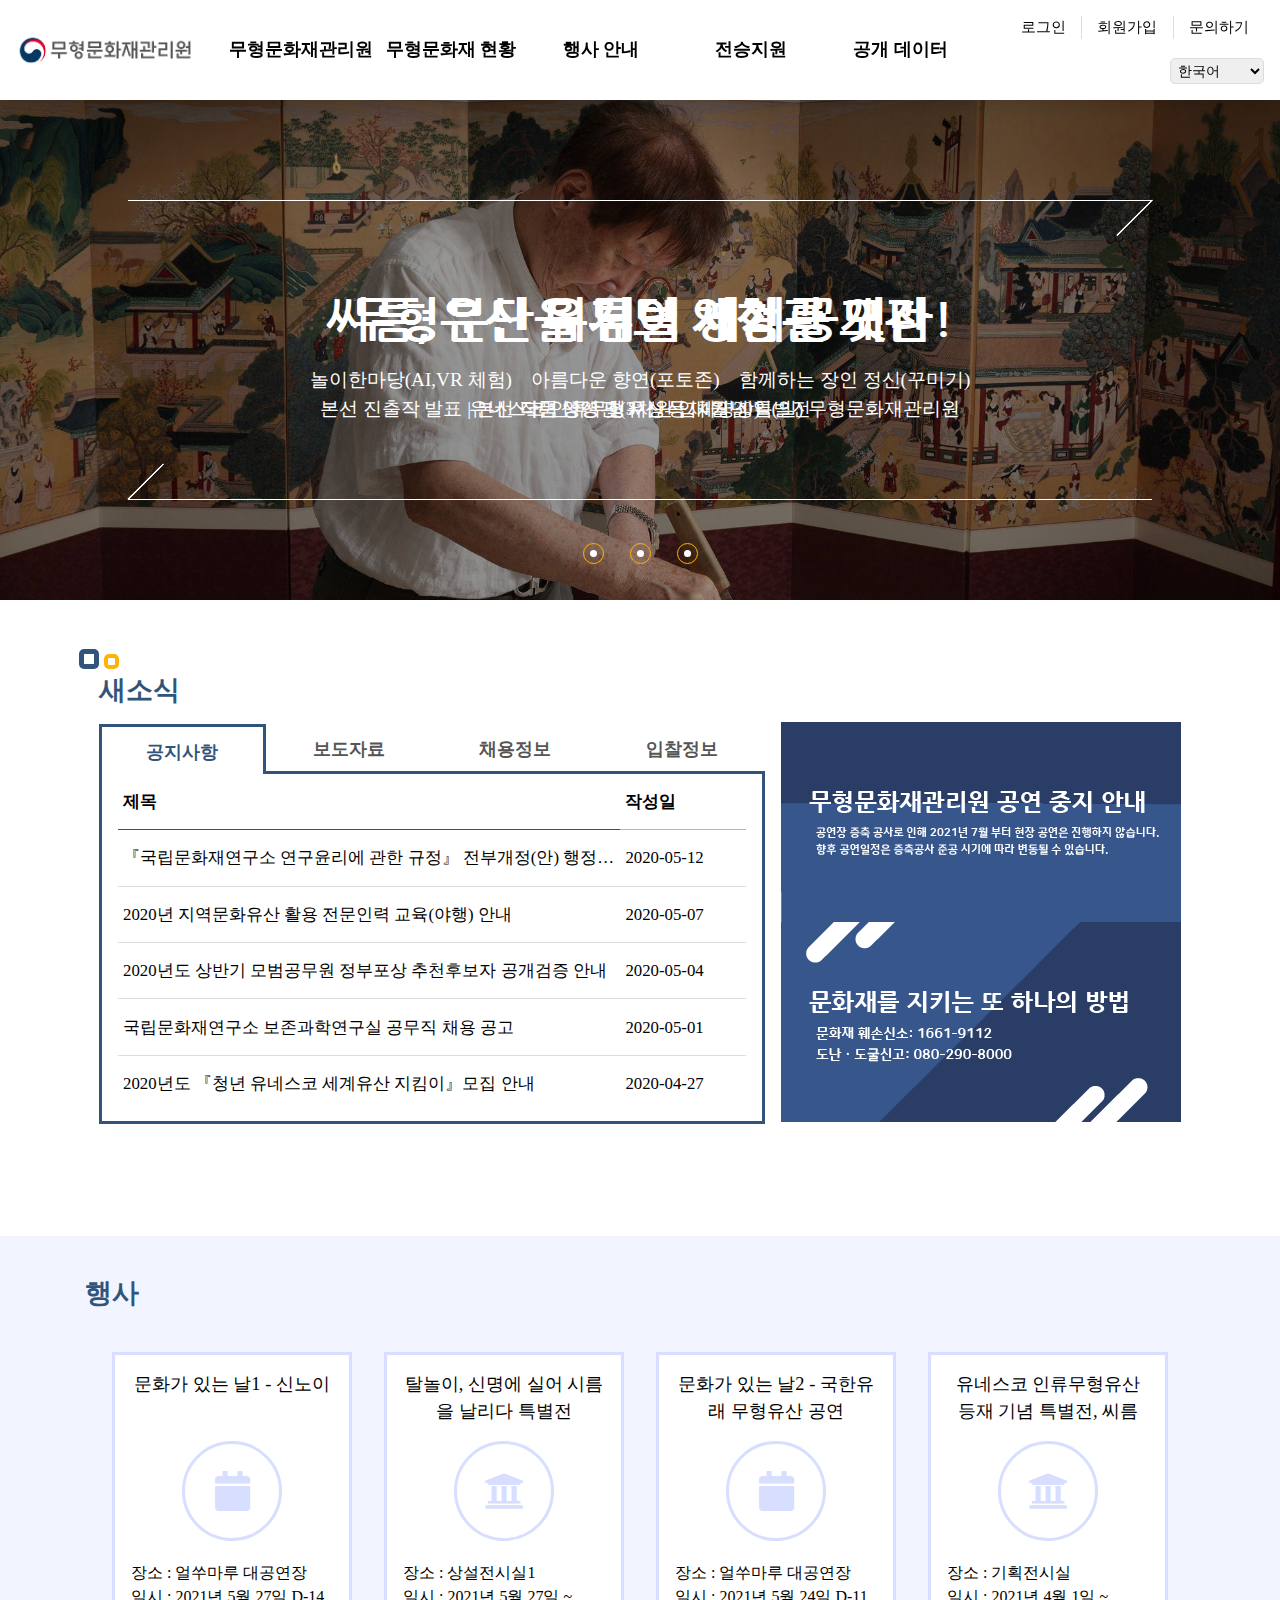
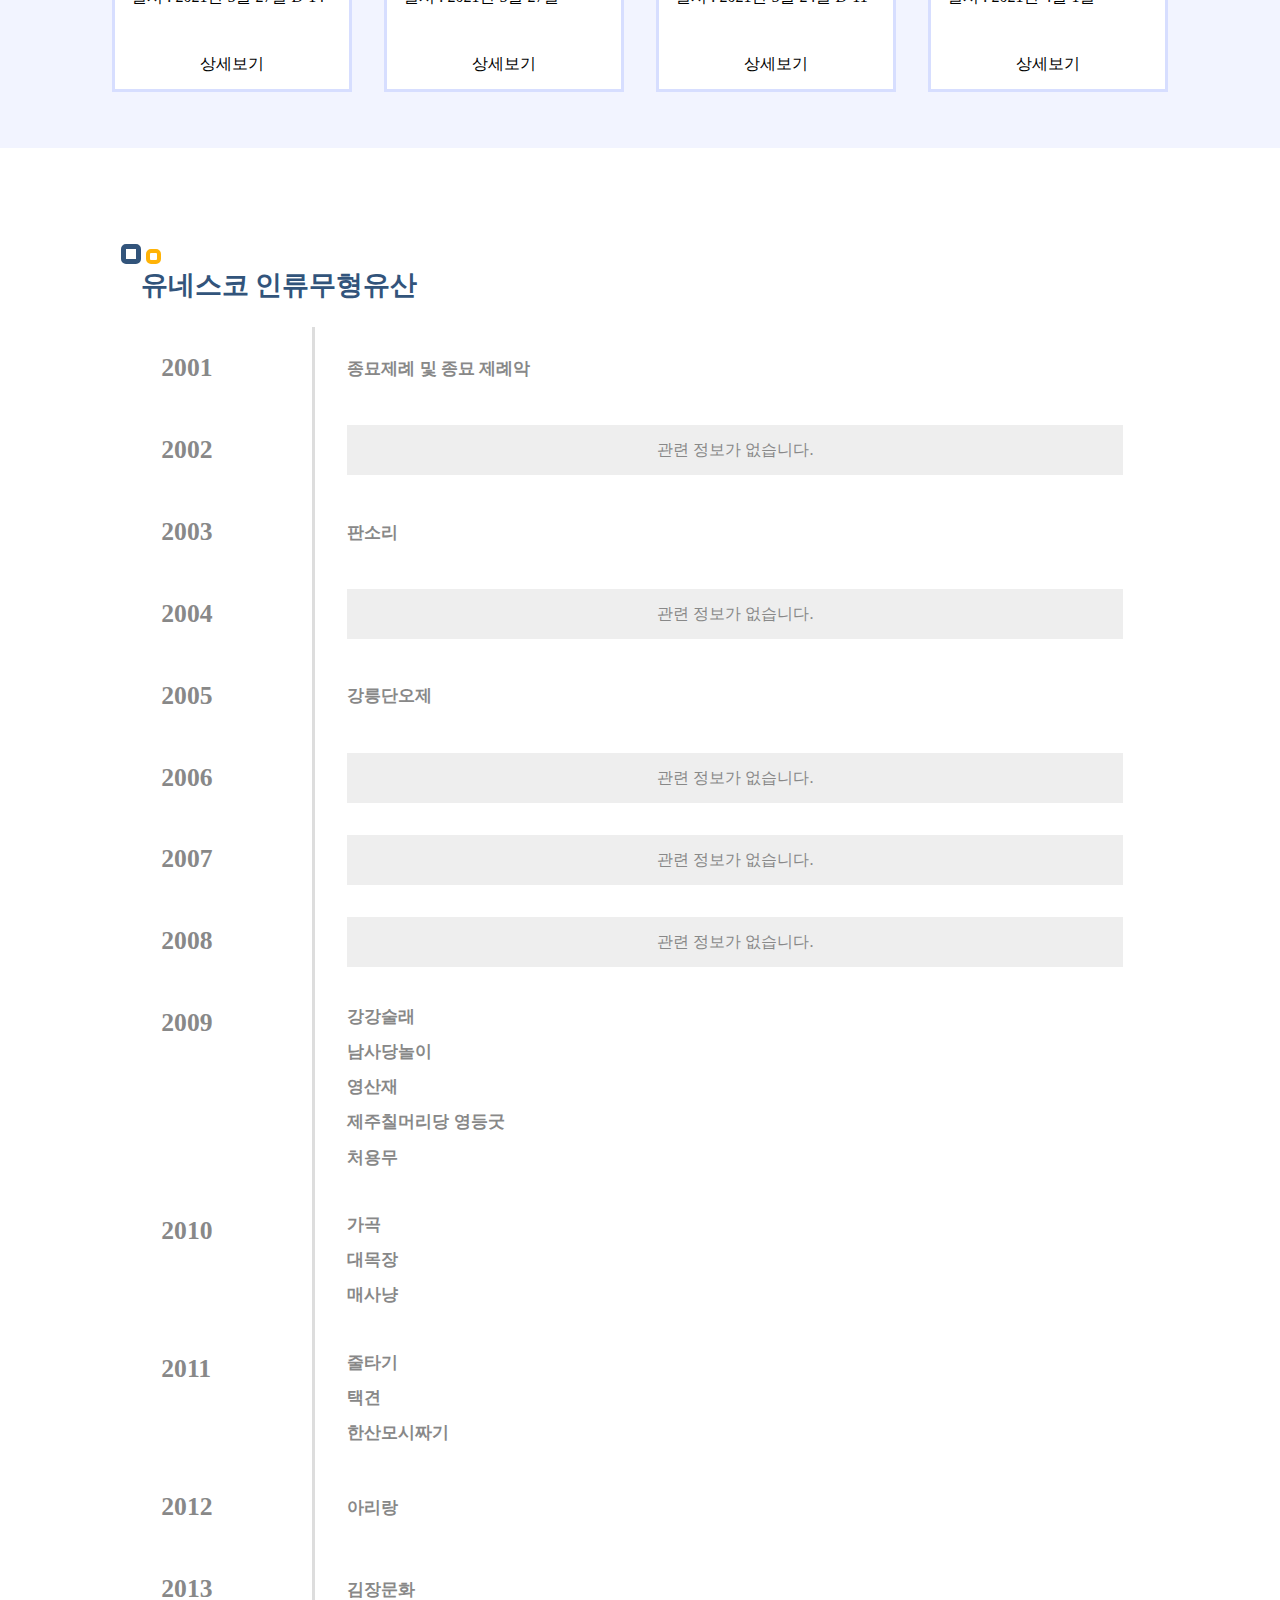
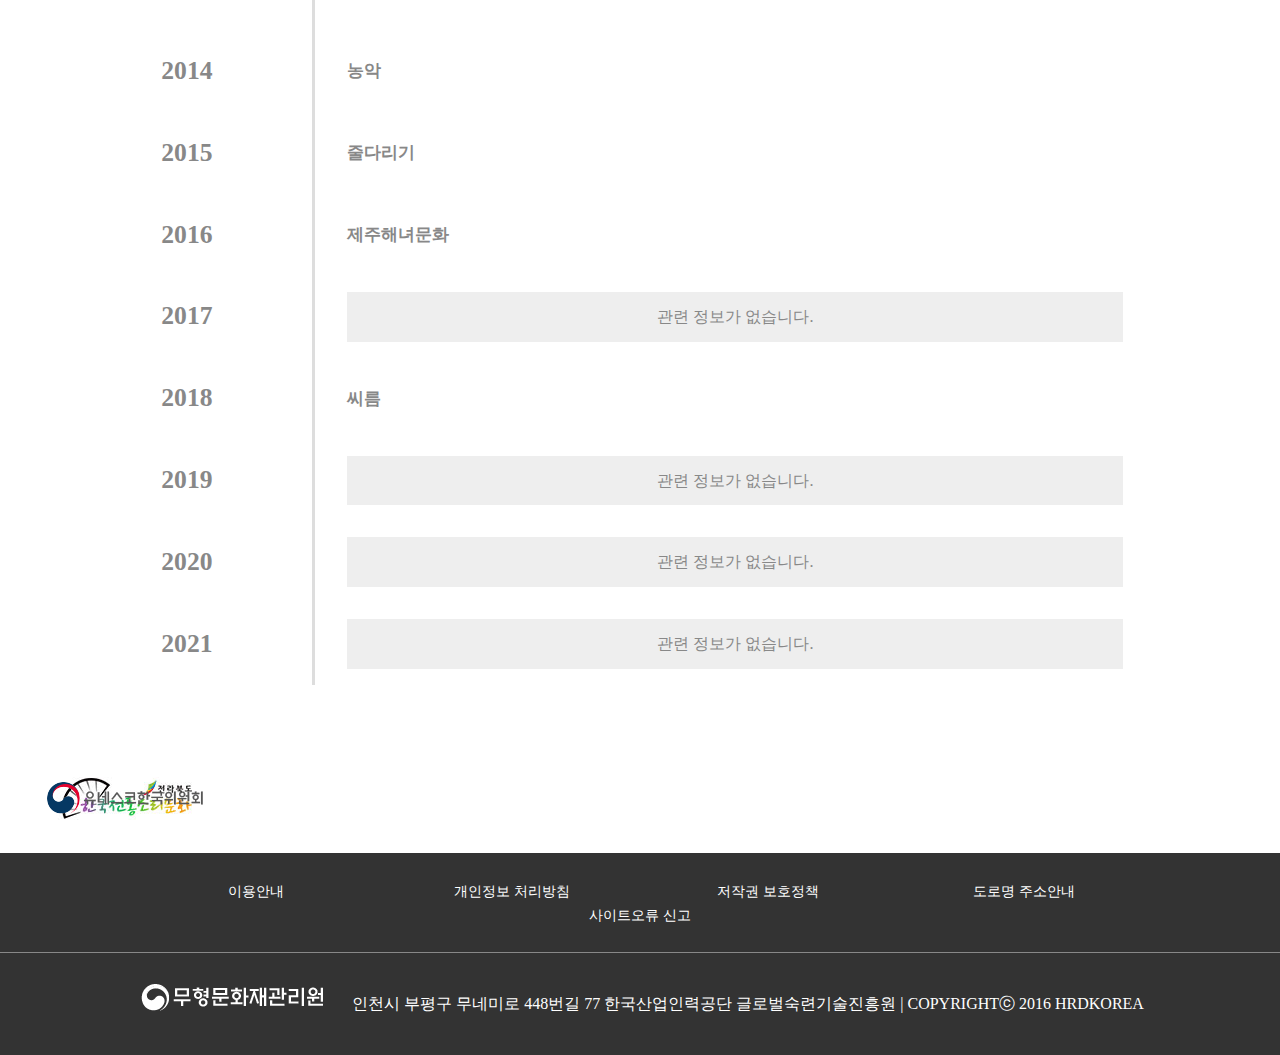
==== commit 61831178: "desifn" ====
--- a/index.html
+++ b/index.html
@@ -106,7 +106,7 @@
                     <a href="#">회원가입</a>
                     <a href="#">문의하기</a>
                 </div>
-                <select id="util_lang" class="font-change" name="util_lange">
+                <select id="util_lang" name="util_lange">
                     <option class="font-change" value="한국어" selected>한국어</option>
                     <option class="font-change" value="English" >English</option>
                     <option class="font-change" value="中文(简体)" >中文(简体)</option>
@@ -330,112 +330,114 @@
             <!-- /행사 -->
 
             <!-- 유네스코 -->
-            <div class="content_wrap container" id="unesco">
-                <div class="content_title">
-                    <h2>유네스코 인류무형유산</h2>
-                </div>
-                <div class="content_box">
-                    <div class="unesco_wrap">
-                        <h5 class="unesco_title">2001</h5>
-                        <div class="unesco_list">
-                            <p class="unesco_item">종묘제례 및 종묘 제례악</p>
-                        </div>
-                    </div>
-                    <div class="unesco_wrap">
-                        <h5 class="unesco_title">2002</h5>
-                        <div class="unesco_list"><p class="noData">관련 정보가 없습니다.</p></div>
-                    </div>
-                    <div class="unesco_wrap">
-                        <h5 class="unesco_title">2003</h5>
-                        <div class="unesco_list"><p class="unesco_item">판소리</p></div>
-                    </div>
-                    <div class="unesco_wrap">
-                        <h5 class="unesco_title">2004</h5>
-                        <div class="unesco_list"><p class="noData">관련 정보가 없습니다.</p></div>
-                    </div>
-                    <div class="unesco_wrap">
-                        <h5 class="unesco_title">2005</h5>
-                        <div class="unesco_list"><p class="unesco_item">강릉단오제</p></div>
-                    </div>
-                    <div class="unesco_wrap">
-                        <h5 class="unesco_title">2006</h5>
-                        <div class="unesco_list"><p class="noData">관련 정보가 없습니다.</p></div>
-                    </div>
-                    <div class="unesco_wrap">
-                        <h5 class="unesco_title">2007</h5>
-                        <div class="unesco_list"><p class="noData">관련 정보가 없습니다.</p></div>
-                    </div>
-                    <div class="unesco_wrap">
-                        <h5 class="unesco_title">2008</h5>
-                        <div class="unesco_list"><p class="noData">관련 정보가 없습니다.</p></div>
-                    </div>
-                    <div class="unesco_wrap">
-                        <h5 class="unesco_title">2009</h5>
-                        <div class="unesco_list">
-                            <p class="unesco_item">강강술래</p>
-                            <p class="unesco_item">남사당놀이</p>
-                            <p class="unesco_item">영산재</p>
-                            <p class="unesco_item">제주칠머리당 영등굿</p>
-                            <p class="unesco_item">처용무</p>
-                        </div>
-                    </div>
-                    <div class="unesco_wrap">
-                        <h5 class="unesco_title">2010</h5>
-                        <div class="unesco_list">
-                            <p class="unesco_item">가곡</p>
-                            <p class="unesco_item">대목장</p>
-                            <p class="unesco_item">매사냥</p>
-                        </div>
-                    </div>
-                    <div class="unesco_wrap">
-                        <h5 class="unesco_title">2011</h5>
-                        <div class="unesco_list">
-                            <p class="unesco_item">줄타기</p>
-                            <p class="unesco_item">택견</p>
-                            <p class="unesco_item">한산모시짜기</p>
-                        </div>
-                    </div>
-                    <div class="unesco_wrap">
-                        <h5 class="unesco_title">2012</h5>
-                        <div class="unesco_list">
-                            <p class="unesco_item">아리랑</p>
-                        </div>
-                    </div>
-                    <div class="unesco_wrap">
-                        <h5 class="unesco_title">2013</h5>
-                        <div class="unesco_list"><p class="unesco_item">김장문화</p></div>
-                    </div>
-                    <div class="unesco_wrap">
-                        <h5 class="unesco_title">2014</h5>
-                        <div class="unesco_list"><p class="unesco_item">농악</p></div>
-                    </div>
-                    <div class="unesco_wrap">
-                        <h5 class="unesco_title">2015</h5>
-                        <div class="unesco_list"><p class="unesco_item">줄다리기</p></div>
-                    </div>
-                    <div class="unesco_wrap">
-                        <h5 class="unesco_title">2016</h5>
-                        <div class="unesco_list"><p class="unesco_item">제주해녀문화</p></div>
-                    </div>
-                    <div class="unesco_wrap">
-                        <h5 class="unesco_title">2017</h5>
-                        <div class="unesco_list"><p class="noData">관련 정보가 없습니다.</p></div>
-                    </div>
-                    <div class="unesco_wrap">
-                        <h5 class="unesco_title">2018</h5>
-                        <div class="unesco_list"><p class="unesco_item">씨름</p></div>
-                    </div>
-                    <div class="unesco_wrap">
-                        <h5 class="unesco_title">2019</h5>
-                        <div class="unesco_list"><p class="noData">관련 정보가 없습니다.</p></div>
-                    </div>
-                    <div class="unesco_wrap">
-                        <h5 class="unesco_title">2020</h5>
-                        <div class="unesco_list"><p class="noData">관련 정보가 없습니다.</p></div>
-                    </div>
-                    <div class="unesco_wrap">
-                        <h5 class="unesco_title">2021</h5>
-                        <div class="unesco_list"><p class="noData">관련 정보가 없습니다.</p></div>
+            <div class="container">
+                <div class="content_wrap" id="unesco">
+                    <div class="content_title">
+                        <h2>유네스코 인류무형유산</h2>
+                    </div>
+                    <div class="content_box">
+                        <div class="unesco_wrap">
+                            <h5 class="unesco_title">2001</h5>
+                            <div class="unesco_list">
+                                <p class="unesco_item">종묘제례 및 종묘 제례악</p>
+                            </div>
+                        </div>
+                        <div class="unesco_wrap">
+                            <h5 class="unesco_title">2002</h5>
+                            <div class="unesco_list"><p class="noData">관련 정보가 없습니다.</p></div>
+                        </div>
+                        <div class="unesco_wrap">
+                            <h5 class="unesco_title">2003</h5>
+                            <div class="unesco_list"><p class="unesco_item">판소리</p></div>
+                        </div>
+                        <div class="unesco_wrap">
+                            <h5 class="unesco_title">2004</h5>
+                            <div class="unesco_list"><p class="noData">관련 정보가 없습니다.</p></div>
+                        </div>
+                        <div class="unesco_wrap">
+                            <h5 class="unesco_title">2005</h5>
+                            <div class="unesco_list"><p class="unesco_item">강릉단오제</p></div>
+                        </div>
+                        <div class="unesco_wrap">
+                            <h5 class="unesco_title">2006</h5>
+                            <div class="unesco_list"><p class="noData">관련 정보가 없습니다.</p></div>
+                        </div>
+                        <div class="unesco_wrap">
+                            <h5 class="unesco_title">2007</h5>
+                            <div class="unesco_list"><p class="noData">관련 정보가 없습니다.</p></div>
+                        </div>
+                        <div class="unesco_wrap">
+                            <h5 class="unesco_title">2008</h5>
+                            <div class="unesco_list"><p class="noData">관련 정보가 없습니다.</p></div>
+                        </div>
+                        <div class="unesco_wrap">
+                            <h5 class="unesco_title">2009</h5>
+                            <div class="unesco_list">
+                                <p class="unesco_item">강강술래</p>
+                                <p class="unesco_item">남사당놀이</p>
+                                <p class="unesco_item">영산재</p>
+                                <p class="unesco_item">제주칠머리당 영등굿</p>
+                                <p class="unesco_item">처용무</p>
+                            </div>
+                        </div>
+                        <div class="unesco_wrap">
+                            <h5 class="unesco_title">2010</h5>
+                            <div class="unesco_list">
+                                <p class="unesco_item">가곡</p>
+                                <p class="unesco_item">대목장</p>
+                                <p class="unesco_item">매사냥</p>
+                            </div>
+                        </div>
+                        <div class="unesco_wrap">
+                            <h5 class="unesco_title">2011</h5>
+                            <div class="unesco_list">
+                                <p class="unesco_item">줄타기</p>
+                                <p class="unesco_item">택견</p>
+                                <p class="unesco_item">한산모시짜기</p>
+                            </div>
+                        </div>
+                        <div class="unesco_wrap">
+                            <h5 class="unesco_title">2012</h5>
+                            <div class="unesco_list">
+                                <p class="unesco_item">아리랑</p>
+                            </div>
+                        </div>
+                        <div class="unesco_wrap">
+                            <h5 class="unesco_title">2013</h5>
+                            <div class="unesco_list"><p class="unesco_item">김장문화</p></div>
+                        </div>
+                        <div class="unesco_wrap">
+                            <h5 class="unesco_title">2014</h5>
+                            <div class="unesco_list"><p class="unesco_item">농악</p></div>
+                        </div>
+                        <div class="unesco_wrap">
+                            <h5 class="unesco_title">2015</h5>
+                            <div class="unesco_list"><p class="unesco_item">줄다리기</p></div>
+                        </div>
+                        <div class="unesco_wrap">
+                            <h5 class="unesco_title">2016</h5>
+                            <div class="unesco_list"><p class="unesco_item">제주해녀문화</p></div>
+                        </div>
+                        <div class="unesco_wrap">
+                            <h5 class="unesco_title">2017</h5>
+                            <div class="unesco_list"><p class="noData">관련 정보가 없습니다.</p></div>
+                        </div>
+                        <div class="unesco_wrap">
+                            <h5 class="unesco_title">2018</h5>
+                            <div class="unesco_list"><p class="unesco_item">씨름</p></div>
+                        </div>
+                        <div class="unesco_wrap">
+                            <h5 class="unesco_title">2019</h5>
+                            <div class="unesco_list"><p class="noData">관련 정보가 없습니다.</p></div>
+                        </div>
+                        <div class="unesco_wrap">
+                            <h5 class="unesco_title">2020</h5>
+                            <div class="unesco_list"><p class="noData">관련 정보가 없습니다.</p></div>
+                        </div>
+                        <div class="unesco_wrap">
+                            <h5 class="unesco_title">2021</h5>
+                            <div class="unesco_list"><p class="noData">관련 정보가 없습니다.</p></div>
+                        </div>
                     </div>
                 </div>
             </div>
@@ -459,7 +461,6 @@
 
         <!-- 푸터 -->
         <footer>
-            <a href="#" id="footer_logo"></a>
             <ul id="footer_nav">
                 <li><a href="#">이용안내</a></li>
                 <li><a href="#">개인정보 처리방침</a></li>
@@ -467,7 +468,10 @@
                 <li><a href="#">도로명 주소안내</a></li>
                 <li><a href="#">사이트오류 신고</a></li>
             </ul>
-            <p id="copyright">인천시 부평구 무네미로 448번길 77 한국산업인력공단 글로벌숙련기술진흥원<br>COPYRIGHTⓒ 2016 HRDKOREA</p>
+            <div id="bottom_footer">
+                <a href="#" id="footer_logo"></a>
+                <p id="copyright" class="m-0 text-white">인천시 부평구 무네미로 448번길 77 한국산업인력공단 글로벌숙련기술진흥원 | COPYRIGHTⓒ 2016 HRDKOREA</p>
+            </div>
         </footer>
         <!-- /푸터 -->
     </div>
--- a/resource/css/style.css
+++ b/resource/css/style.css
@@ -1,28 +1,33 @@
 @charset "UTF-8";
 /* 초기화 */
+@font-face{font-family:"noto";font-style:normal;src:url("../fonts/NotoSansCJKkr-hinted/NotoSansCJKkr-Light.otf") format("woff");}
+@font-face{font-family:"gothic";font-style:normal;src:url("../fonts/nanumgothic/NanumGothic-Bold.woff") format("woff");}
+
 *{
     margin: 0;
     padding: 0;
     box-sizing: border-box;
-    font-family: "나눔스퀘어";
+    font-family: "noto";
     color: #000;
 }
 
 a{text-decoration: none; color: #000 !important;}
 a:hover{text-decoration: none; color: inherit !important;}
 ul,li{list-style: none;}
-button,input{outline: none;}
+button,input{outline: none !important;}
 button{transition: 0.3s;cursor: pointer;}
 button:hover{opacity: 0.5;}
-.btn{border: 3px solid #32547B; background-color: rgba(0, 0, 0, 0); color: #32547B;padding: 8px 20px;}
+.button{border: 3px solid #32547B; background-color: rgba(0, 0, 0, 0); color: #32547B;padding: 5px 20px;}
 .full_btn{background-color: #32547B; color: #fff;}
 .btn.red{border-color: #ff3e3e;color: #ff3e3e;}
 .main_480{display: none;}
-.font-change{font-family: "나눔고딕" !important;}
-i{pointer-events: none;}
+.font-change{font-family: "gothic" !important;}
+i{pointer-events: none !important;}
+.a_img{background-repeat: no-repeat;display: inline-block;}
 #wrap{
     width: 100%;
     position: relative;
+    overflow: hidden;
 }
 
 /* 헤더 */
@@ -35,7 +40,7 @@
     position: fixed;
     top: 0;
     left: 0;
-    box-shadow: 0 5px 20px rgba(0, 0, 0, 0.3);
+    box-shadow: 0 5px 20px rgba(0, 0, 0, 0.2);
     z-index: 20;
     display: flex;
     justify-content: space-between;
@@ -66,7 +71,7 @@
 }
 
 nav li > a{transition: .3s;}
-nav li:hover > a{ color: #32547B !important;}
+nav li:hover > a{ color: #ffb307 !important;}
 nav a{
     font-weight: bold;
     font-size: 1.15em;
@@ -96,13 +101,13 @@
     bottom: 0;
     left: 50%;
     height: 5px;
-    background-color: #ffb307;
+    background-color: #32547B;
     width: 0%;
     transition: 0.3s;
 }
 
 .dep_1:hover > a::after{width: 100%;left: 0;}
-.dep_1:hover .dep_2{height: 350px;}
+.dep_1:hover .dep_2{height: 180px;box-shadow: 0 5px 20px rgba(0, 0, 0, 0.2);}
 .dep_2{
     position: fixed;
     padding: 0 20%;
@@ -120,13 +125,10 @@
 
 .dep_2 > li{
     width: calc(100%/ 4);
-    height: 140px;
     padding: 1em;
     margin: 1em 0;
-    border-right: 1px solid #ddd;
-}
-
-.dep_2 > li:nth-child(4),.dep_2 > li:last-child{border:none;}
+}
+
 .dep_2 > li > a{margin-bottom: 0.3em;font-size: 1.05em;}
 .dep_2 > li:last-child{border: none;}
 .dep_3 {padding-left: 1em;}
@@ -142,13 +144,15 @@
     align-items: flex-end;
 }
 
-#util_user{width: 100%;}
+#util_user{width: 100%;display: flex;}
 #util_user > a{
-    margin: 0.5em;
+    padding:0 1em;
     font-size: 0.95em;
     transition: .3s;
-}
-
+    border-right: 1px solid #ddd;
+}
+
+#util_user > a:last-child{border: none;}
 #util_user > a:hover{opacity: 0.5;}
 #util_lang{
     padding: 0.2em;
@@ -179,7 +183,7 @@
         height: calc(100% - 100px) !important;
         bottom: 0;
         right: -400px;
-        background-color: #f0f0f0;
+        background-color: #f5f5f5;
         padding: 1em;
         transition: 0.3s;
     }
@@ -196,6 +200,8 @@
         display: block;
         line-height: 50px;
     }
+
+    .dep_1 > a::after{left: 0;}
 
     .dep_2{
         position: relative;
@@ -208,10 +214,9 @@
         display: block;
     }
 
-    .dep_1:hover .dep_2{height:350px;}
+    .dep_1:hover .dep_2{height:380px;box-shadow: none;}
     .dep_2 > li{
-        padding: 0;
-        padding-left: 1em;
+        padding: 0.5em 1em;
         border: none;
         height: auto;
         margin: 0;
@@ -449,6 +454,14 @@
     font-size: 1.7em;
     color: #32547B;
     position: relative;
+    display: flex;
+    justify-content: space-between;
+    align-items: center;
+}
+
+.content_title span{
+    color: #ddd;
+    font-size: 0.7em;
 }
 
 @keyframes contentTitle{
@@ -457,8 +470,14 @@
     100%{top: -25px;}
 }
 
+@keyframes contentTitle2{
+    0%{top: -20px;}
+    50%{top: -35px;}
+    100%{top: -20px;}
+}
+
 #content > div:hover .content_title > h2::before{animation: contentTitle 0.5s;}
-#content > div:hover .content_title > h2::after{animation: contentTitle 0.5s;animation-delay: 0.1s;}
+#content > div:hover .content_title > h2::after{animation: contentTitle2 0.5s;animation-delay: 0.1s;}
 
 .content_title > h2::before,.content_title > h2::after{
     content: "";
@@ -473,7 +492,11 @@
 
 .content_title > h2::after{
     border-color: #ffb307;
+    top: -20px;
     left: 5px;
+    width: 15px;
+    height: 15px;
+    border-width: 4px;
 }
 
 .content_box{
@@ -484,12 +507,13 @@
 
 .table_style{width: 100%;}
 .table_style th,.table_style td{font-size: 1.05em;}
-.table_style thead tr th {border-bottom: 3px solid #32547B;}
+.table_style thead tr th {border-bottom: 1px solid #32547B;}
 .table_style tr > *{padding: 0.9em 0.3em;}
 .table_style tbody tr{border-bottom: 1px solid #ddd;transition: 0.3s;cursor: pointer;overflow: hidden;}
 .table_style tbody tr:hover{background-color: #eee;}
 .table_style tbody tr:first-child{border-top-left-radius: 5px;border-top-right-radius: 5px;}
 .table_style tbody tr:last-child{border: none;border-bottom-left-radius: 5px;border-bottom-right-radius: 5px;}
+.table_style tbody tr *{overflow: hidden;text-overflow: ellipsis;white-space: nowrap;}
 
 .card_item{
     border: 3px solid #D7DEFF;
@@ -513,8 +537,9 @@
 
 /* 새소식 */
 @keyframes noticeOpen{
-    0%{padding-left: 1em;opacity: 0.5;}
-    100%{padding-left: 0;opacity: 1;}
+    0%{padding-left: 0;opacity: 0;}
+    50%{padding-left: 1em;opacity: 1;}
+    100%{padding-left: 0;}
 }
 
 #main_notice{
@@ -543,9 +568,13 @@
     text-align: center;
     cursor: pointer;
     border-bottom:3px solid #32547B ;
+    transition: color 0.3s;
     margin: 0;
-}
-
+    color: #555;
+    font-weight: bold;
+}
+
+#main_notice_nav > label:hover{color: #32547B;}
 #main_notice_body{
     width: 100%;
     border: 3px solid #32547B;
@@ -618,7 +647,7 @@
     background-color: #F2F4FF;
 }
 
-#festival .card_item *{transition: 0.3s;position: relative;}
+#festival .card_item *{transition: 0.3s;position: relative;z-index: 3;}
 #festival .content_title>h2::after,#festival .content_title>h2::before{display: none;}
 #festival .content_title{
     width: 100%;
@@ -632,20 +661,22 @@
 }
 
 #festival .card_item{
-    position: relative;
-    height: 350px;
+    overflow: hidden;
+    position: relative;
+    height: 340px;
     width: calc(80% / 4);
     min-width: 240px;
 }
 
-#festival .card_item::before{
+#festival .card_item::after{
     content: '';
     background-color: #32547B;
     position: absolute;
-    bottom: 0;
-    left: 0;
-    width: 100%;
-    height: 0;
+    top: 0;
+    left: 50%;
+    width: 0;
+    z-index: 2;
+    height: 100%;
     transition: 0.3s;
 }
 
@@ -673,37 +704,201 @@
 }
 
 .festival_btn{
+    left: 0;
     bottom: 0;
-    left: 0;
     position: absolute !important;
-    width: 100%;
     border: none;
-    background-color:#D7DEFF;
+    width: 100%;
+    height: 50px;
+    background-color:rgba(0, 0, 0, 0);
     padding: 0.7em 1em;
-    border-top-left-radius: 50%;
-    border-top-right-radius: 50%;
-}
-
-.festival_btn:hover ~ .card_item::before{height: 100%;}
-#festival .card_item:hover .festival_btn{background-color: #32547B;color: #fff;}
-#festival .card_item:hover .festival_icon{border-color: #32547B;}
-#festival .card_item:hover .festival_icon i{color: #32547B;}
-.festival_btn:hover{opacity: 1;}
+}
+
+#festival .card_item:hover::after{width: 100%;left: 0;}
+#festival .card_item:hover .festival_icon{border-color: #fff;}
+#festival .card_item:hover .festival_icon i{color: #fff;}
+#festival .card_item:hover p{color: #fff;}
+#festival .card_item:hover .festival_btn{color: #fff;}
+.festival_btn:hover{opacity: 1;background-color: #fff!important; color: #000 !important;}
 
 /* 유네스코 */
-
+#unesco{width: 90%;min-width: 400px; margin: 0 auto;}
 .unesco_wrap{
-    display: flex;
-    width: 100%;
-    padding: 1em;
+    display: grid;
+    grid-template-columns: 1fr 5fr;
+    width: 100%;
+}
+
+.unesco_wrap *{margin: 0;transition: 0.3s; color: #888;}
+.unesco_wrap > *{padding: 1em 0.5em;}
+.unesco_title{
+    transition: 0.3s;
+    font-weight: bold;
+    font-size: 1.6em;
+}
+
+.unesco_list{
+    display: flex;
+    flex-direction: column;
+    justify-content: center;
+    padding-left: 2em;
+    border-left: 3px solid #ddd;
+}
+
+.unesco_item{
+    font-size: 1.05em;
+    margin: 0.3em 0;    
+    font-weight: bold;
+}
+
+.unesco_wrap:hover .unesco_title{color: #32547B;}
+.unesco_wrap:hover .unesco_list{border-color: #32547B;}
+.unesco_wrap:hover .unesco_item{color: #ffb307;}
+
+/* 배너 */
+@keyframes banner{
+    0%{right:-250px;}
+    6.66%{right: -250px;}
+    10%{right:0px;}
+    16.66%{right:0px;}
+    20%{right:250px;}
+    26.66%{right: 250px;}
+    30%{right:500px;}
+    36.66%{right: 500px;}
+    40%{right:750px;}
+    46.66%{right: 750px;}
+    50%{right:1000px;}
+    56.66%{right: 1000px;}
+    60%{right:1250px;}
+    66.66%{right:1250px;}
+    70%{right:1500px;}
+    76.66%{right:1500px;}
+    80%{right:1750px;}
+    86.66%{right:1750px;}
+    90%{right:2000px;}
+    96.66%{right:2000px;}
+    100%{right: 2250px;}
+}
+
+#main_banner{
     margin: 1em 0;
-}
-
-.unesco_title{
-    width: 20%;
-    padding-right: 1em;
+    width: 100%;
+    position: relative;
+}
+
+#main_banner a{
+    animation: banner 30s infinite;
+    position: absolute;
+    width:250px;
+    height: 50px;
+    display: block;
+    background-repeat: no-repeat;
+    background-position: 35px 0;
+}
+
+#main_banner a:nth-child(1){background-image: url("../image/banner1.png");animation-delay: 0s;}
+#main_banner a:nth-child(2){background-image: url("../image/banner2.png");animation-delay: -3s;}
+#main_banner a:nth-child(3){background-image: url("../image/banner3.png");animation-delay: -6s;}
+#main_banner a:nth-child(4){background-image: url("../image/banner4.png");animation-delay: -9s;}
+#main_banner a:nth-child(5){background-image: url("../image/banner5.png");animation-delay: -12s;}
+#main_banner a:nth-child(6){background-image: url("../image/banner6.png");animation-delay: -15s;}
+#main_banner a:nth-child(7){background-image: url("../image/banner7.png");animation-delay: -18s;}
+#main_banner a:nth-child(8){background-image: url("../image/banner8.png");animation-delay: -21s;}
+#main_banner a:nth-child(9){background-image: url("../image/banner9.png");animation-delay: -24s;}
+#main_banner a:nth-child(10){background-image: url("../image/banner10.png");animation-delay: -27s;}
+
+/* 푸터 */
+footer{
+    width: 100%;
+    background-color: #333;
+    display: flex;
+    justify-content:center;
+    align-items: center;
+    flex-wrap: wrap;
+}
+
+footer > *{
+    display: flex;
+    justify-content: space-around;
+    align-items: center;
+    flex-wrap: wrap;
+    margin: 0;
+    padding: 1.6em 10%;
+    width: 100%;
+    min-width: 400px;
+}
+
+#footer_nav{border-bottom: 1px solid #888;}
+#footer_nav > li{margin: 0 1em;width: 200px;}
+#footer_nav > li > a{
+    color: #fff !important;
+    padding: 0 2em;
+    width: 100%;
+    text-align: center;
+    display: inline-block;
+    font-size: 0.9em;
+    transition: 0.3s;
+}
+
+#footer_nav > li:last-child a{border: none;}
+#footer_nav a:hover{color: #ffb307 !important;}
+
+#footer_logo{
+    background-image: url("../image/logo2.png");
+    width: 200px;
+    height: 50px;
+    background-repeat: no-repeat;
+    display: inline-block;
+}
+
+/* sub1 page */
+#cultures_header{
+    display: flex;
+    justify-content: space-between;
+    align-items: center;
+}
+
+#cultures_page_info{display: flex;align-items: center;}
+#cultures_page_info *{color: #555;}
+#cultures_page_info > h5{
+    font-size: 1em;
+    font-weight: bold;
+    margin: 0;
     margin-right: 1em;
-    border-right: 3px solid #ddd;
+}
+
+.cultures_type_btn{
+    background-color: #ddd;
+    border-color: #ddd;
+    color: #000;
+}
+.cultures_type_btn.select{
+    background-color: #32547B;
+    border-color: #32547B;
+    color: #fff;
+}
+
+#cultures_body tr{display: grid; grid-template-columns: 1fr 4fr 3fr 3fr 5fr;}
+#cultures_body th{border-width: 3px;}
+#cultures_body tr > *:first-child{padding-left: 1em;}
+
+.page_footer_btn{
+    width: 50px;
+    height: 50px;
     transition: 0.3s;
-    font-size: 1.6em;
-}
+    border: none;
+    border-radius: 100%;
+    background-color: rgba(0, 0, 0, 0);
+    font-weight: bold;
+    font-size: 1.05em;
+    color:#555;
+}
+
+.page_footer_btn:hover{background-color: #D7DEFF;opacity: 1;color: #000;}
+.page_footer_btn.select{background-color: #32547B;color: #fff;}
+#cultures_footer{
+    width: 100%;
+    display: flex;
+    justify-content: center;
+    align-items: center;
+}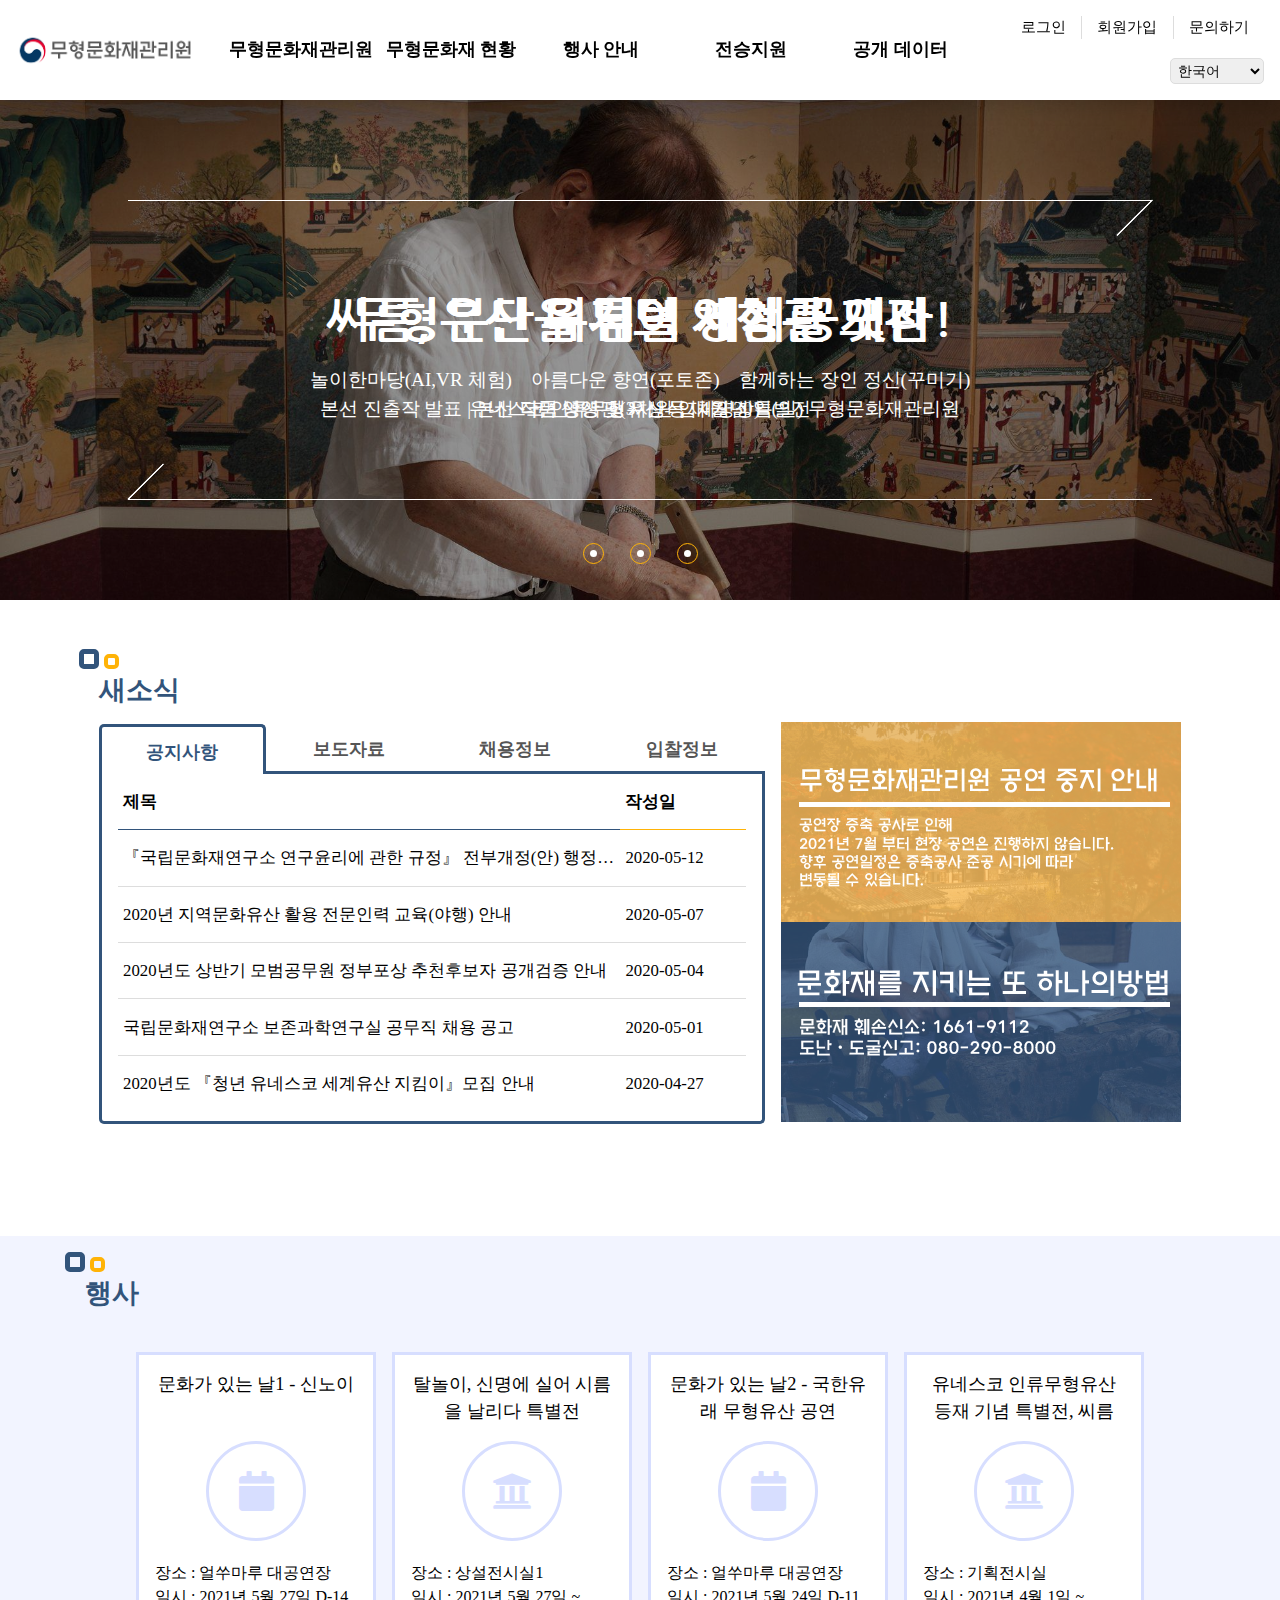
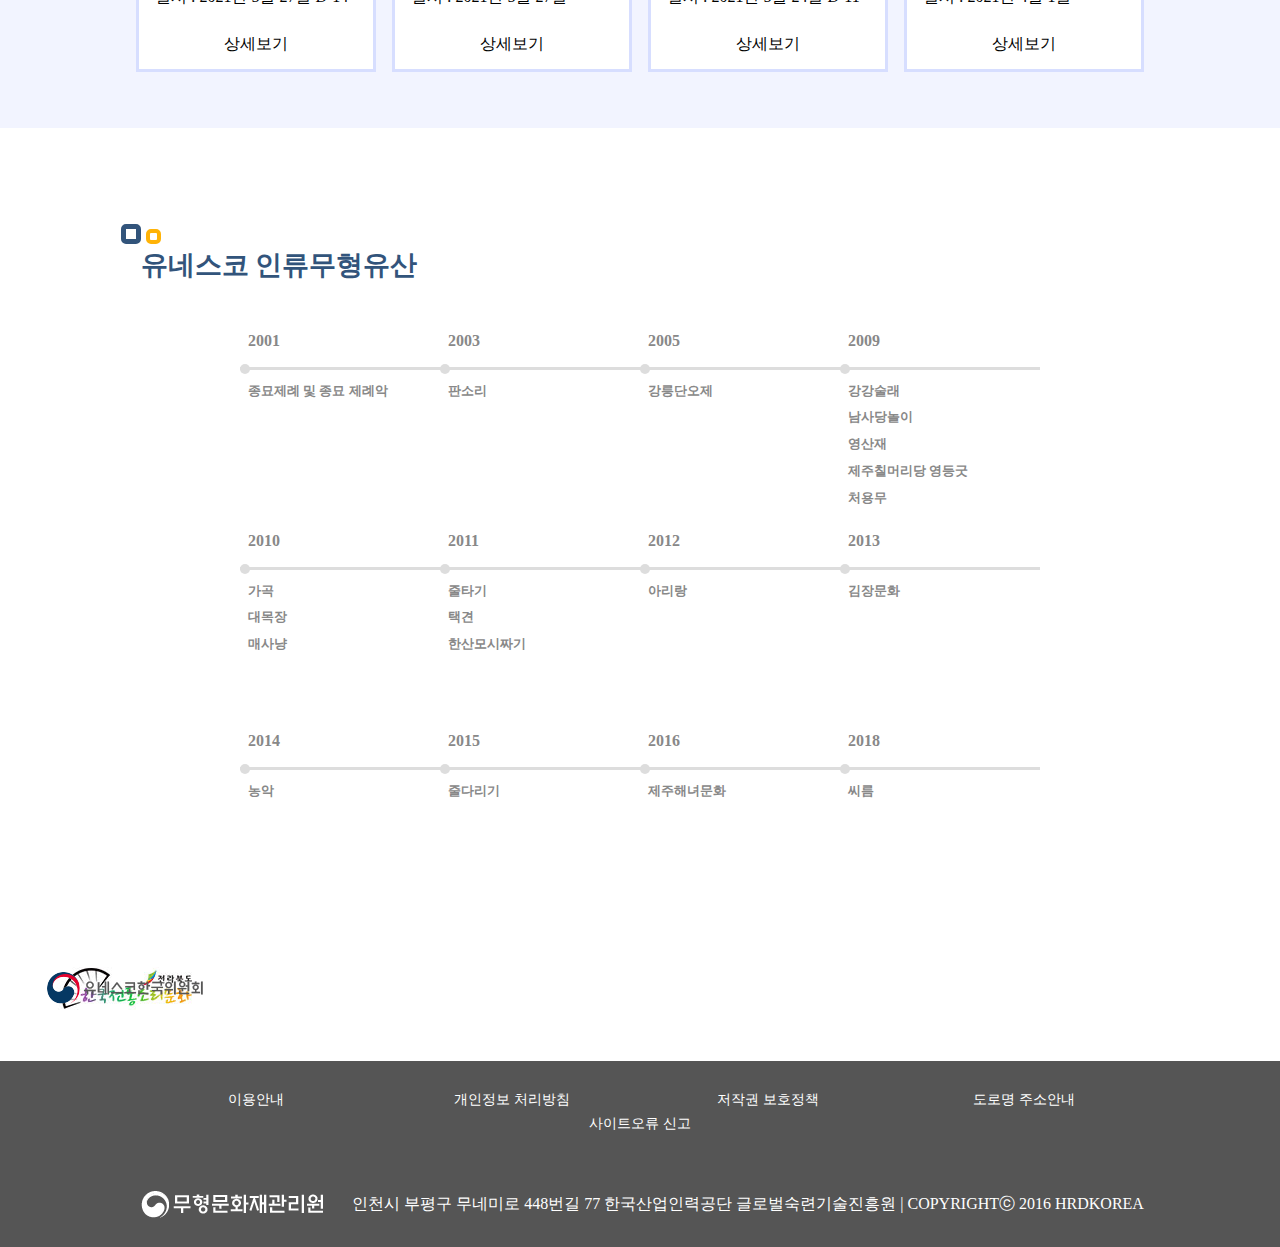
==== commit cacd51c2: "redesign" ====
--- a/index.html
+++ b/index.html
@@ -343,32 +343,12 @@
                             </div>
                         </div>
                         <div class="unesco_wrap">
-                            <h5 class="unesco_title">2002</h5>
-                            <div class="unesco_list"><p class="noData">관련 정보가 없습니다.</p></div>
-                        </div>
-                        <div class="unesco_wrap">
                             <h5 class="unesco_title">2003</h5>
                             <div class="unesco_list"><p class="unesco_item">판소리</p></div>
                         </div>
                         <div class="unesco_wrap">
-                            <h5 class="unesco_title">2004</h5>
-                            <div class="unesco_list"><p class="noData">관련 정보가 없습니다.</p></div>
-                        </div>
-                        <div class="unesco_wrap">
                             <h5 class="unesco_title">2005</h5>
                             <div class="unesco_list"><p class="unesco_item">강릉단오제</p></div>
-                        </div>
-                        <div class="unesco_wrap">
-                            <h5 class="unesco_title">2006</h5>
-                            <div class="unesco_list"><p class="noData">관련 정보가 없습니다.</p></div>
-                        </div>
-                        <div class="unesco_wrap">
-                            <h5 class="unesco_title">2007</h5>
-                            <div class="unesco_list"><p class="noData">관련 정보가 없습니다.</p></div>
-                        </div>
-                        <div class="unesco_wrap">
-                            <h5 class="unesco_title">2008</h5>
-                            <div class="unesco_list"><p class="noData">관련 정보가 없습니다.</p></div>
                         </div>
                         <div class="unesco_wrap">
                             <h5 class="unesco_title">2009</h5>
@@ -419,24 +399,8 @@
                             <div class="unesco_list"><p class="unesco_item">제주해녀문화</p></div>
                         </div>
                         <div class="unesco_wrap">
-                            <h5 class="unesco_title">2017</h5>
-                            <div class="unesco_list"><p class="noData">관련 정보가 없습니다.</p></div>
-                        </div>
-                        <div class="unesco_wrap">
                             <h5 class="unesco_title">2018</h5>
                             <div class="unesco_list"><p class="unesco_item">씨름</p></div>
-                        </div>
-                        <div class="unesco_wrap">
-                            <h5 class="unesco_title">2019</h5>
-                            <div class="unesco_list"><p class="noData">관련 정보가 없습니다.</p></div>
-                        </div>
-                        <div class="unesco_wrap">
-                            <h5 class="unesco_title">2020</h5>
-                            <div class="unesco_list"><p class="noData">관련 정보가 없습니다.</p></div>
-                        </div>
-                        <div class="unesco_wrap">
-                            <h5 class="unesco_title">2021</h5>
-                            <div class="unesco_list"><p class="noData">관련 정보가 없습니다.</p></div>
                         </div>
                     </div>
                 </div>
--- a/resource/css/style.css
+++ b/resource/css/style.css
@@ -107,7 +107,7 @@
 }
 
 .dep_1:hover > a::after{width: 100%;left: 0;}
-.dep_1:hover .dep_2{height: 180px;box-shadow: 0 5px 20px rgba(0, 0, 0, 0.2);}
+.dep_1:hover .dep_2{height: 180px;border-bottom: 1px solid #ddd;}
 .dep_2{
     position: fixed;
     padding: 0 20%;
@@ -214,7 +214,7 @@
         display: block;
     }
 
-    .dep_1:hover .dep_2{height:380px;box-shadow: none;}
+    .dep_1:hover .dep_2{height:380px;border-bottom:none;}
     .dep_2 > li{
         padding: 0.5em 1em;
         border: none;
@@ -345,14 +345,15 @@
 .visual_text_box{
     width: 80%;
     position: absolute;
-    top: calc(40% / 2);
+    top: calc(80% / 2);
     left: 10%;
-    border-top: 1px solid #fff;
-    border-bottom: 1px solid #fff;
-    height: 60%;
-}
-
-.visual_text_box::before,.visual_text_box::after{
+    height: 20%;
+    border-left: 1px solid #fff;
+    border-right: 1px solid #fff;
+}
+
+#visual.main_page .visual_text_box{border:none;border-top: 1px solid #fff;border-bottom: 1px solid #fff;top: calc(40% / 2);height: 60%;}
+#visual.main_page .visual_text_box::before,#visual.main_page .visual_text_box::after{
     content: '';
     position: absolute;
     width: 50px;
@@ -370,12 +371,8 @@
     left: 10%;
 }
 
-.visual_title{
-    top: 30%;
-    font-size:3em;
-    animation: Title 9s infinite;
-}
-
+.visual_title{font-size:3em;}
+#visual.main_page .visual_title{animation: Title 9s infinite;top: 30%;}
 .visual_text_box > p{
     bottom:20%;
     font-size: 1.2em;
@@ -459,7 +456,7 @@
     align-items: center;
 }
 
-.content_title span{
+.content_title h2 *{
     color: #ddd;
     font-size: 0.7em;
 }
@@ -568,6 +565,8 @@
     text-align: center;
     cursor: pointer;
     border-bottom:3px solid #32547B ;
+    border-top-left-radius: 5px;
+    border-top-right-radius: 5px;
     transition: color 0.3s;
     margin: 0;
     color: #555;
@@ -578,6 +577,8 @@
 #main_notice_body{
     width: 100%;
     border: 3px solid #32547B;
+    border-bottom-left-radius: 5px;
+    border-bottom-right-radius: 5px;
     border-top: none;
     position: relative;
     height: calc(100% - 50px);
@@ -648,11 +649,6 @@
 }
 
 #festival .card_item *{transition: 0.3s;position: relative;z-index: 3;}
-#festival .content_title>h2::after,#festival .content_title>h2::before{display: none;}
-#festival .content_title{
-    width: 100%;
-    text-align: center;
-}
 
 #festival .content_box{
     display: flex;
@@ -663,7 +659,8 @@
 #festival .card_item{
     overflow: hidden;
     position: relative;
-    height: 340px;
+    height: 320px;
+    margin: 1em 0.5em;
     width: calc(80% / 4);
     min-width: 240px;
 }
@@ -714,45 +711,66 @@
     padding: 0.7em 1em;
 }
 
+#festival .card_item:hover{transform: translateY(-5%);}
 #festival .card_item:hover::after{width: 100%;left: 0;}
 #festival .card_item:hover .festival_icon{border-color: #fff;}
 #festival .card_item:hover .festival_icon i{color: #fff;}
 #festival .card_item:hover p{color: #fff;}
 #festival .card_item:hover .festival_btn{color: #fff;}
-.festival_btn:hover{opacity: 1;background-color: #fff!important; color: #000 !important;}
+.festival_btn:hover{opacity: 1 !important;}
 
 /* 유네스코 */
 #unesco{width: 90%;min-width: 400px; margin: 0 auto;}
+#unesco .content_box{
+    display: flex;
+    justify-content: center;
+    flex-wrap: wrap;
+}
 .unesco_wrap{
-    display: grid;
-    grid-template-columns: 1fr 5fr;
-    width: 100%;
+    display: flex;
+    flex-direction: column;
+    width: 200px;
+    height: 200px;
+    padding: 1em 0;
+}
+
+.unesco_title::before{
+    content: '';
+    position: absolute;
+    width: 10px;
+    height: 10px;
+    background-color: #ddd;
+    border-radius: 100%;
+    bottom: -7px;
+    left: 0;
+    transition: 0.3s;
 }
 
 .unesco_wrap *{margin: 0;transition: 0.3s; color: #888;}
-.unesco_wrap > *{padding: 1em 0.5em;}
+.unesco_wrap > *{padding: 0.5em;}
 .unesco_title{
+    position: relative;
     transition: 0.3s;
     font-weight: bold;
-    font-size: 1.6em;
+    font-size: 1em;
+    padding-bottom: 1em;
+    border-bottom: 3px solid #ddd;
 }
 
 .unesco_list{
     display: flex;
     flex-direction: column;
     justify-content: center;
-    padding-left: 2em;
-    border-left: 3px solid #ddd;
 }
 
 .unesco_item{
-    font-size: 1.05em;
+    font-size: 0.8em;
     margin: 0.3em 0;    
     font-weight: bold;
 }
 
-.unesco_wrap:hover .unesco_title{color: #32547B;}
-.unesco_wrap:hover .unesco_list{border-color: #32547B;}
+.unesco_wrap:hover .unesco_title{color: #32547B;border-color: #32547B;}
+.unesco_wrap:hover .unesco_title::before{background-color: #32547B;left: 100%;z-index: 10;}
 .unesco_wrap:hover .unesco_item{color: #ffb307;}
 
 /* 배너 */
@@ -781,9 +799,14 @@
 }
 
 #main_banner{
-    margin: 1em 0;
-    width: 100%;
-    position: relative;
+    margin: 1em auto;
+    width: 100%;
+    position: relative;
+    overflow: hidden;
+    width: 100%;
+    max-width: 1500px;
+    height: 50px;
+    padding: 0;
 }
 
 #main_banner a{
@@ -810,7 +833,7 @@
 /* 푸터 */
 footer{
     width: 100%;
-    background-color: #333;
+    background-color: #555;
     display: flex;
     justify-content:center;
     align-items: center;
@@ -828,7 +851,6 @@
     min-width: 400px;
 }
 
-#footer_nav{border-bottom: 1px solid #888;}
 #footer_nav > li{margin: 0 1em;width: 200px;}
 #footer_nav > li > a{
     color: #fff !important;
@@ -846,7 +868,7 @@
 #footer_logo{
     background-image: url("../image/logo2.png");
     width: 200px;
-    height: 50px;
+    height: 35px;
     background-repeat: no-repeat;
     display: inline-block;
 }
@@ -856,6 +878,7 @@
     display: flex;
     justify-content: space-between;
     align-items: center;
+    margin-bottom: 1em;
 }
 
 #cultures_page_info{display: flex;align-items: center;}
@@ -881,6 +904,13 @@
 #cultures_body tr{display: grid; grid-template-columns: 1fr 4fr 3fr 3fr 5fr;}
 #cultures_body th{border-width: 3px;}
 #cultures_body tr > *:first-child{padding-left: 1em;}
+#cultures_footer{
+    width: 100%;
+    display: flex;
+    justify-content: center;
+    align-items: center;
+    margin-top: 1em;
+}
 
 .page_footer_btn{
     width: 50px;
@@ -896,9 +926,40 @@
 
 .page_footer_btn:hover{background-color: #D7DEFF;opacity: 1;color: #000;}
 .page_footer_btn.select{background-color: #32547B;color: #fff;}
-#cultures_footer{
-    width: 100%;
-    display: flex;
-    justify-content: center;
-    align-items: center;
+#cultures_footer_page{margin: 0 1em;}
+#cultures_add{position: absolute;top: 0.3em;right: 0;}
+
+/* sub2 page */
+#calendar{width: 100%;}
+#calendar tr {display: grid;grid-template-columns: repeat(7,1fr);}
+#calendar thead tr *{padding: 1em 0.5em;}
+#calendar tbody tr > *{border-top: 1px solid #ddd;transition: 0.3s;cursor: pointer;}
+#calendar tr > *:first-child .calendar_title,#calendar tr > *:first-child{color: #ff3e3e;}
+#calendar tr > *:last-child .calendar_title,#calendar tr > *:last-child{color: #32547B;}
+#calendar tbody tr:first-child > *:first-child{border-color: #ff3e3e;}
+#calendar tbody tr:first-child > *:last-child{border-color: #32547B;}
+#calendar tbody tr:first-child > *{border-width: 3px;}
+.calendar_list{width: 100%;height: 100px;overflow: auto;}
+.calendar_list::-webkit-scrollbar{display: none;}
+.calendar_title{margin: 0;padding:0.5em;}
+.calendar_item{width: 100%;margin: 0;background-color: #32547B;color: #fff;padding: 0.2em;}
+#calendar td.hide{background-color: #eee;}
+#calendar tbody tr > *:hover{background-color: #f5f5f5;}
+#calendar_header{
+    display: flex;
+    justify-content: center;
+    align-items: center;
+}
+
+#calendar_header > h5{
+    margin: 0;
+    font-weight: bold;
+    font-size: 1.2em;
+    margin: 0 1em;
+}
+
+#show_add_btn{
+    position: absolute;
+    bottom: 0;
+    right: 0;
 }